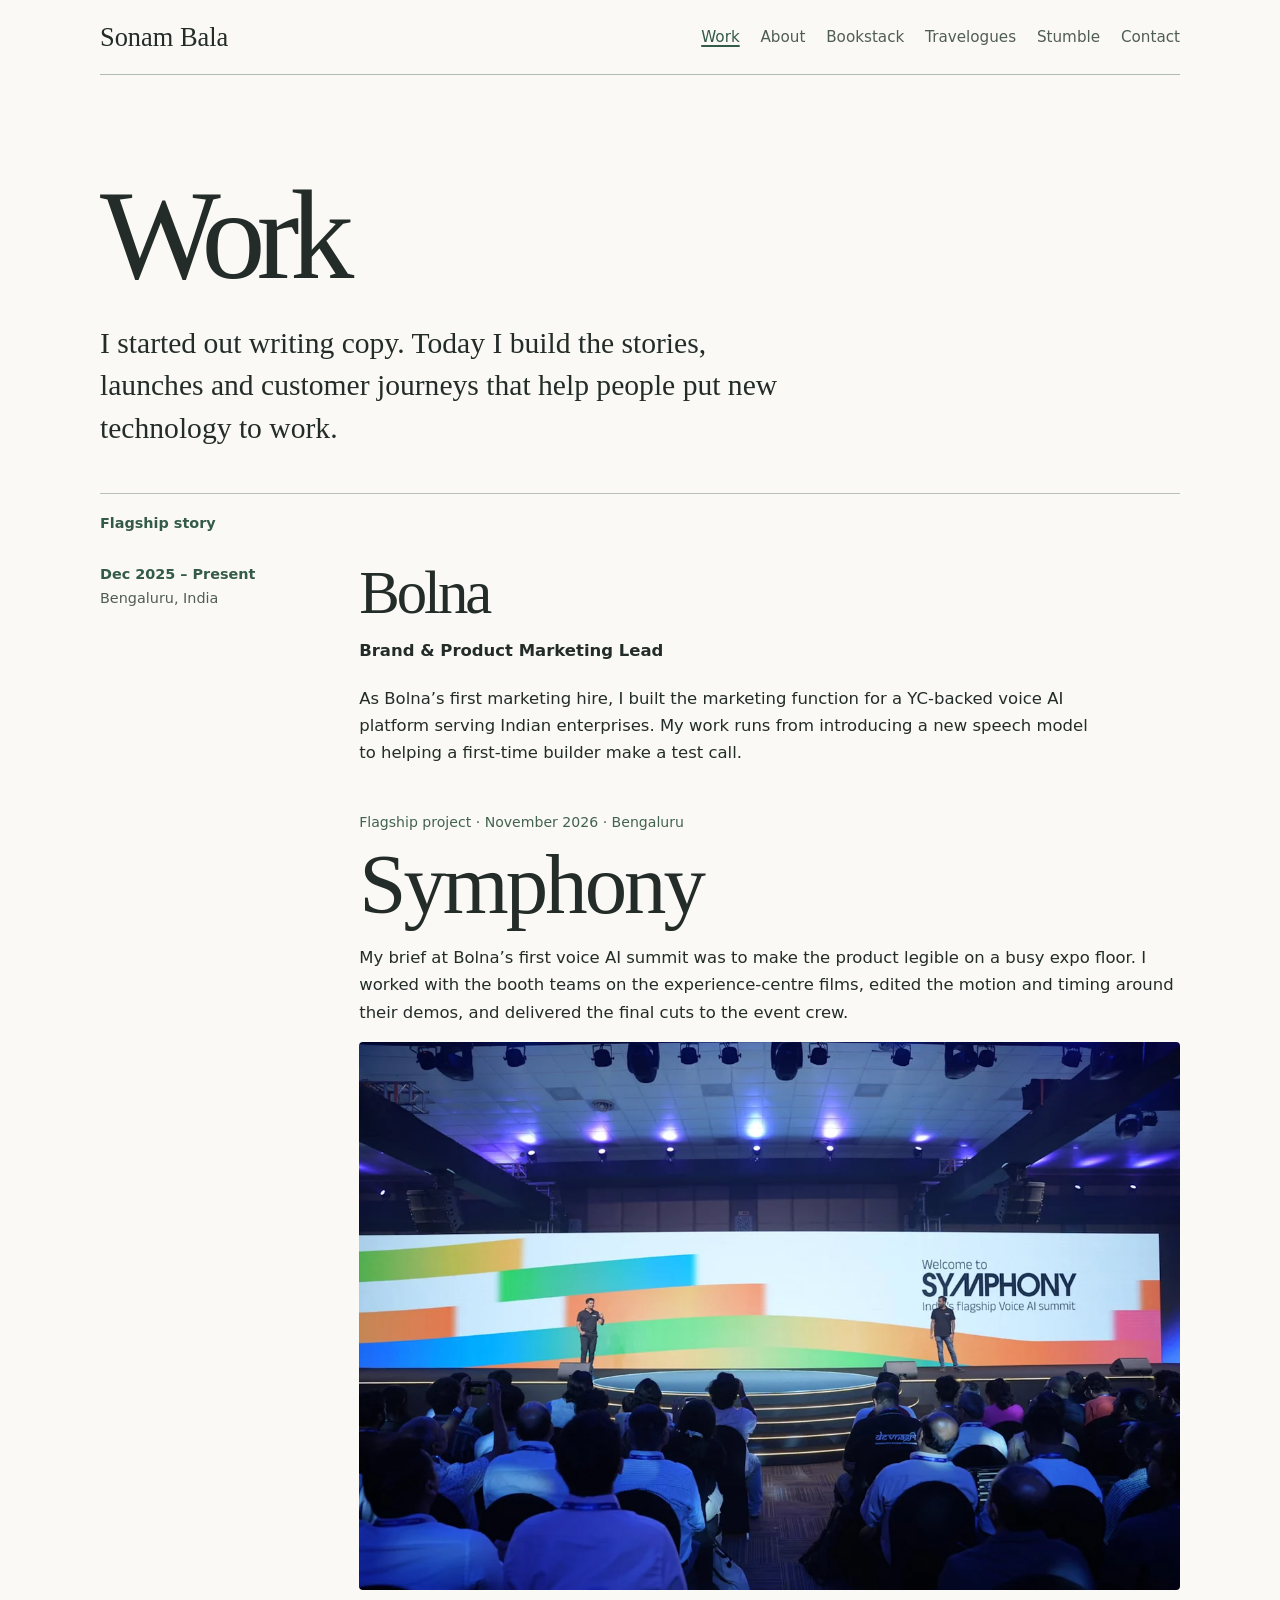
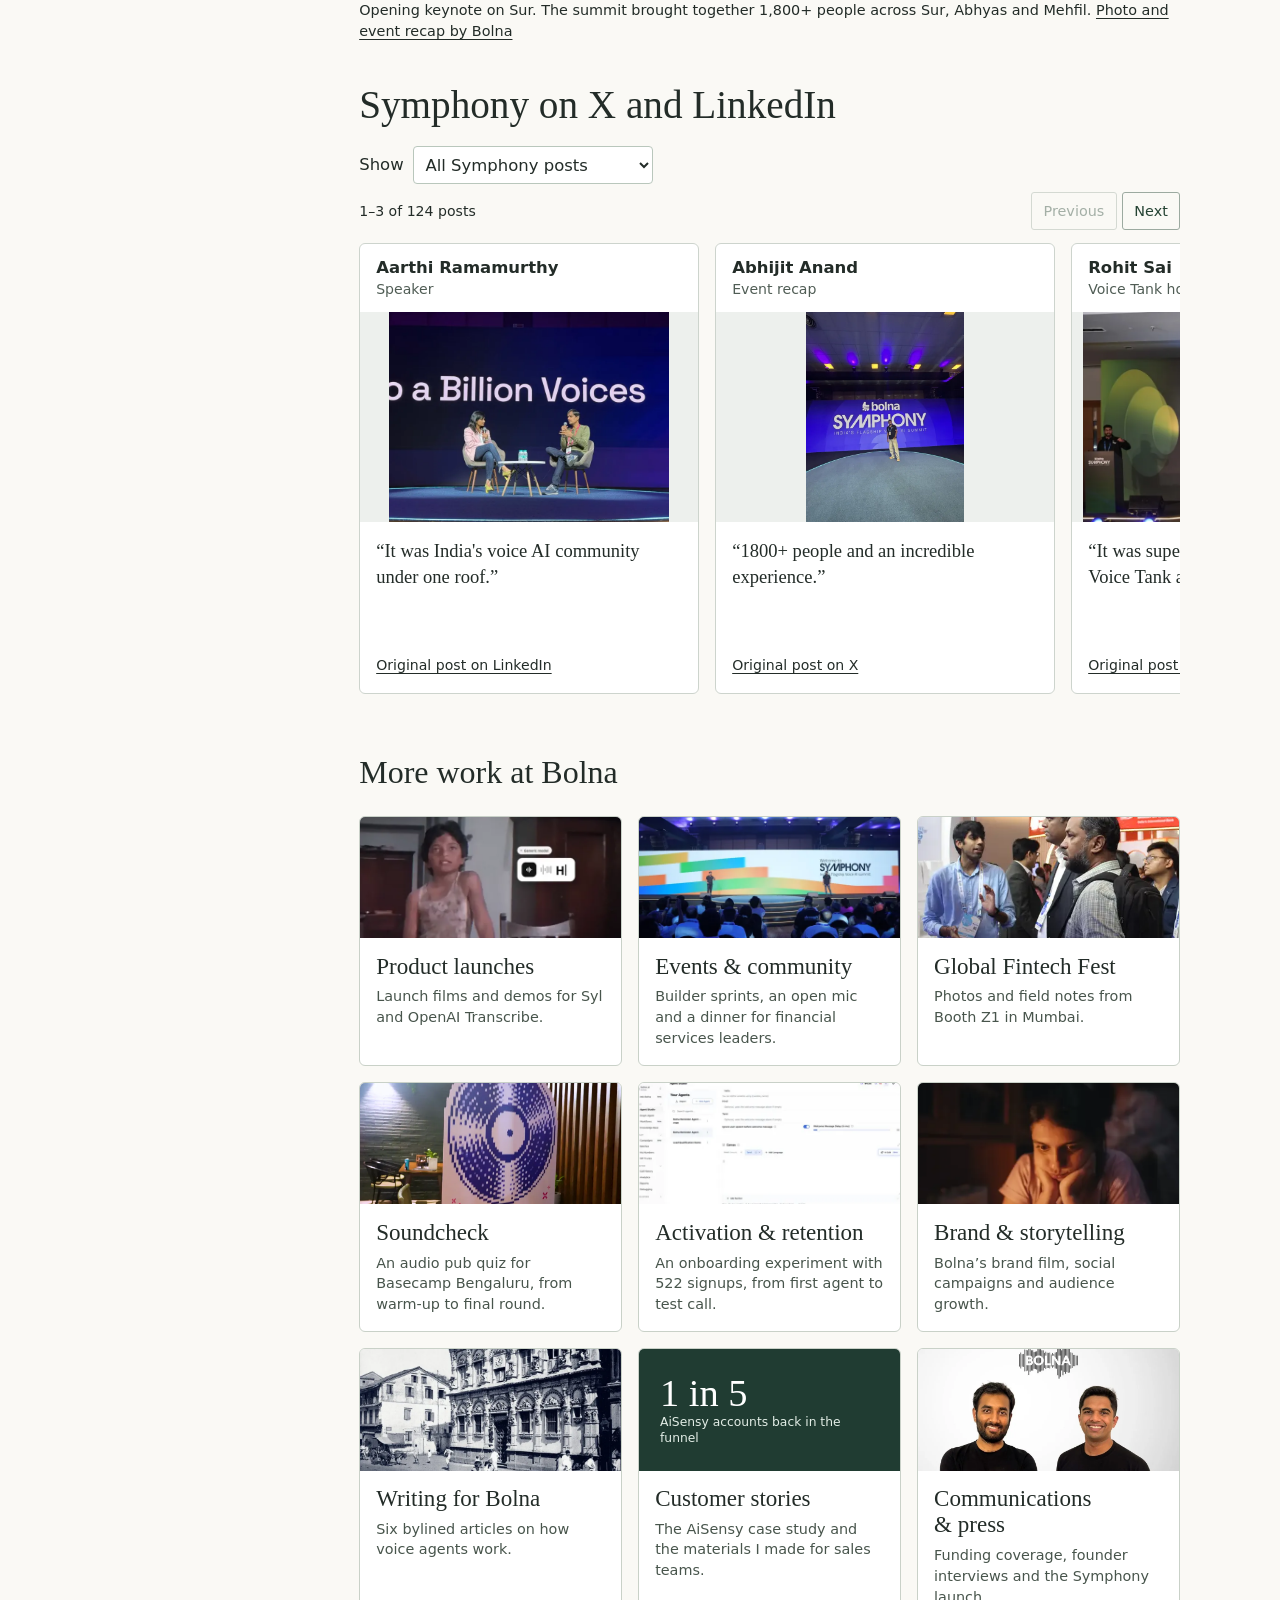
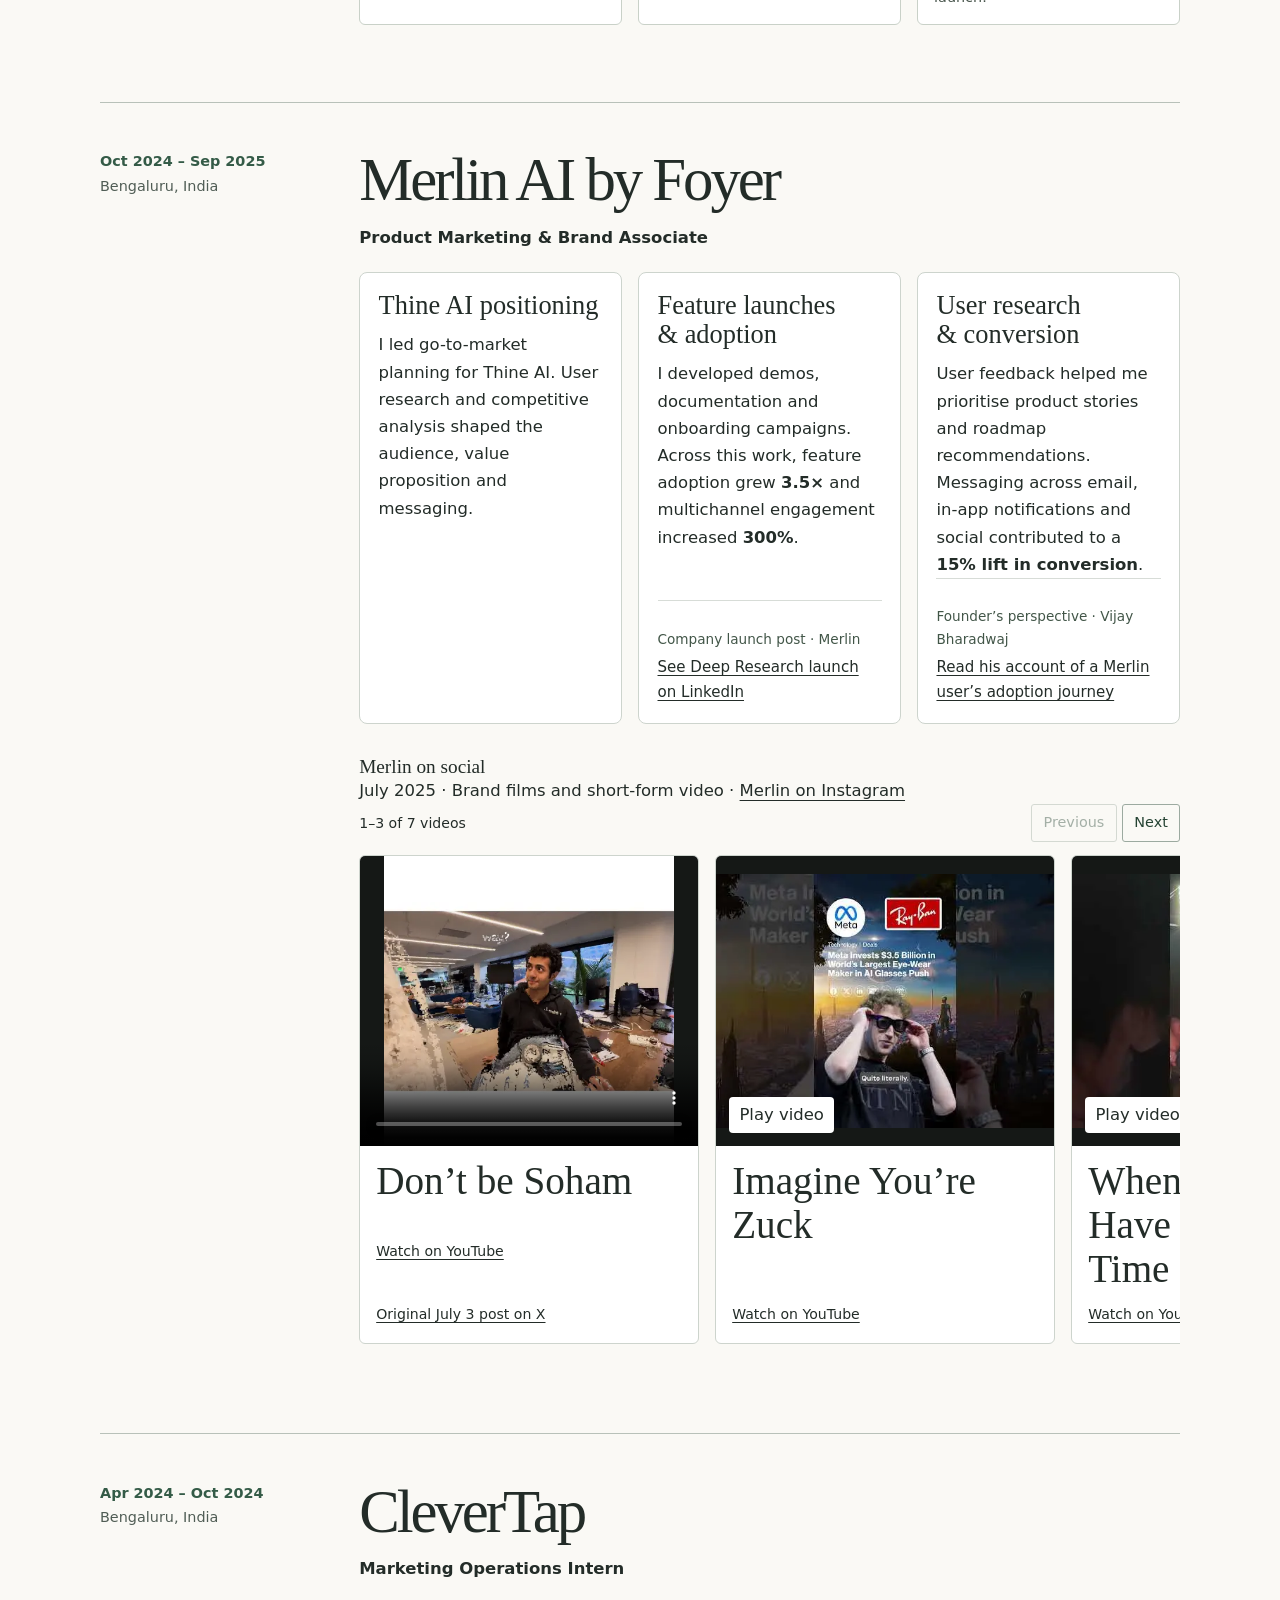
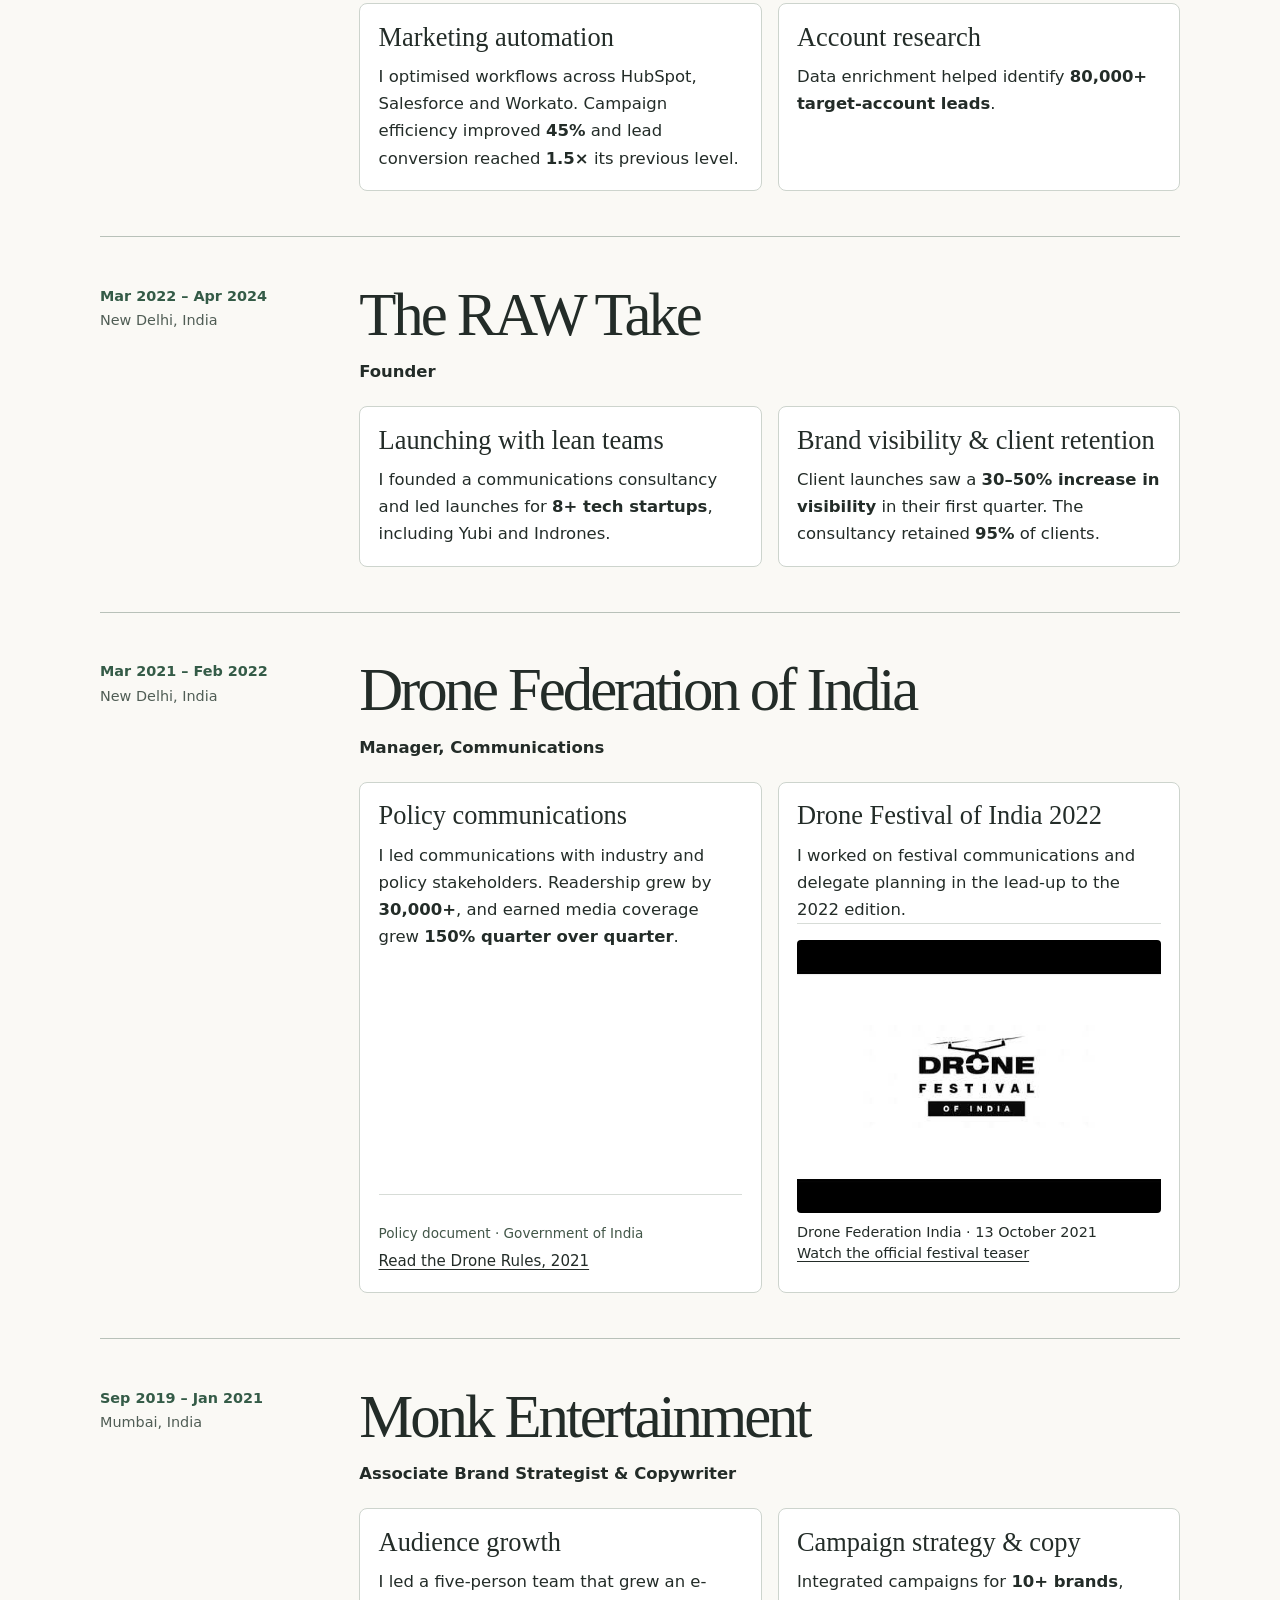
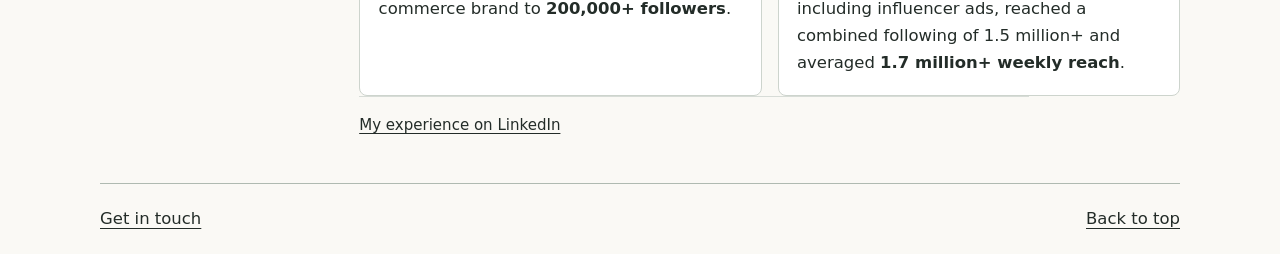
==== index.html @ 20544c8d "Add files via upload" ====
<!doctype html>
<html lang="en"><head><meta charset="utf-8"><meta name="viewport" content="width=device-width, initial-scale=1"><title>Sonam Bala · Work</title><meta name="description" content="Sonam Bala’s work in product marketing, brand and communications, from Monk Entertainment to building Bolna’s marketing function."><link rel="stylesheet" href="site.css"><script>(function(){var m={home:'stumble.html',about:'about.html',bookstack:'bookstack.html',travelogues:'travelogues.html',contact:'contact.html'};var h=location.hash.slice(1);if(m[h])location.replace(m[h]);})();</script></head><body><a class="skip" href="#main">Skip to content</a><header id="top"><a href="./" aria-label="Sonam Bala home">Sonam Bala</a><nav aria-label="Main"><a href="./" aria-current="page">Work</a><a href="about.html">About</a><a href="bookstack.html">Bookstack</a><a href="travelogues.html">Travelogues</a><a href="stumble.html">Stumble</a><a href="contact.html">Contact</a></nav></header><main id="main"><div class="hero"><h1>Work</h1><p>I started out writing copy. Today I build the stories, launches and customer journeys that help people put new technology to work.</p></div><article class="item" id="bolna"><div class="flag-label">Flagship story</div><aside><span class="date">Dec 2025 – Present</span><div class="place">Bengaluru, India</div></aside><div class="body"><h2>Bolna</h2><div class="role">Brand &amp; Product Marketing Lead</div><p>As Bolna’s first marketing hire, I built the marketing function for a YC-backed voice AI platform serving Indian enterprises. My work runs from introducing a new speech model to helping a first-time builder make a test call.</p><section class="feature flagship-project" aria-labelledby="sym" id="symphony-story"><div class="stamp">Flagship project · November 2026 · Bengaluru</div><h3 id="sym">Symphony</h3><p>My brief at Bolna’s first voice AI summit was to make the product legible on a busy expo floor. I worked with the booth teams on the experience-centre films, edited the motion and timing around their demos, and delivered the final cuts to the event crew.</p><figure><img src="[data-uri]" alt="Bolna co-founders on the Sur stage at Symphony in Bengaluru"><figcaption>Opening keynote on Sur. The summit brought together 1,800+ people across Sur, Abhyas and Mehfil. <a href="https://www.bolna.ai/newsroom/bolnas-inaugural-symphony-brings-indias-voice-ai-ecosystem-together-drawing-1800-participants-in-bengaluru">Photo and event recap by Bolna</a></figcaption></figure><section class="social-rail" aria-labelledby="symphony-reactions"><h4 id="symphony-reactions">Symphony on X and LinkedIn</h4><label class="gallery-filter" hidden="">Show <select><option value="all">All Symphony posts</option><option value="community">People, partners &amp; press</option><option value="bolna">Bolna’s posts</option></select></label><div class="rail-tools"><span id="rail-status" aria-live="polite" class="post-count">124 posts from X and LinkedIn</span><div hidden id="rail-controls" class="post-controls"><button type="button" id="rail-prev">Previous</button><button type="button" id="rail-next">Next</button></div></div><ol id="rail" aria-label="Symphony social posts" tabindex="0" class="post-track"><li class="snap" data-kind="community"><div class="source"><b>Aarthi Ramamurthy</b><span>Speaker</span></div><a href="https://www.linkedin.com/posts/aarthir_last-friday-i-was-at-symphony-bolnas-first-activity-7530605539563585537-paQj" aria-label="View Aarthi Ramamurthy’s original post on LinkedIn"><img loading="lazy" width="760" height="570" src="[data-uri]" alt="Aarthi Ramamurthy interviewing Srinivas Narayanan"></a><blockquote>“It was India's voice AI community under one roof.”</blockquote><a class="postlink" href="https://www.linkedin.com/posts/aarthir_last-friday-i-was-at-symphony-bolnas-first-activity-7530605539563585537-paQj">Original post on LinkedIn</a></li><li class="snap" data-kind="community"><div class="source"><b>Abhijit Anand</b><span>Event recap</span></div><a href="https://x.com/AbhijitAnand26/status/2124036541312102895" aria-label="View Abhijit Anand’s original post on X"><img loading="lazy" width="510" height="680" src="[data-uri]" alt="Attendee portrait in front of the Symphony stage"></a><blockquote>“1800+ people and an incredible experience.”</blockquote><a class="postlink" href="https://x.com/AbhijitAnand26/status/2124036541312102895">Original post on X</a></li><li class="snap" data-kind="community"><div class="source"><b>Rohit Sai</b><span>Voice Tank host</span></div><a href="https://x.com/iamrohitsai/status/2124832235761405959" aria-label="View Rohit Sai’s original post on X"><img loading="lazy" width="760" height="506" src="[data-uri]" alt="Voice Tank host onstage with the jury slide"></a><blockquote>“It was super fun hosting the first-ever Voice Tank at Symphony.”</blockquote><a class="postlink" href="https://x.com/iamrohitsai/status/2124832235761405959">Original post on X</a></li><li class="snap" data-kind="community"><div class="source"><b>Shivansh Gupta</b><span>Attendee</span></div><a href="https://x.com/shivanshgupta36/status/2124051617096093947" aria-label="View Shivansh Gupta’s original post on X"><img loading="lazy" width="760" height="570" src="[data-uri]" alt="The session on what makes voice agents work"></a><blockquote>“The contrast was brilliant.”</blockquote><a class="postlink" href="https://x.com/shivanshgupta36/status/2124051617096093947">Original post on X</a></li><li class="snap" data-kind="community"><div class="source"><b>nidhi</b><span>Attendee</span></div><a href="https://x.com/pnyk05/status/2123841390178435214" aria-label="View nidhi’s original post on X"><img loading="lazy" width="760" height="428" src="[data-uri]" alt="Attendees posing together at Symphony"></a><blockquote>“Symphony was worth the hype😌”</blockquote><a class="postlink" href="https://x.com/pnyk05/status/2123841390178435214">Original post on X</a></li><li class="snap" data-kind="community"><div class="source"><b>Sharath Kuntanahal</b><span>Bolna team</span></div><a href="https://www.linkedin.com/posts/sharathkuntanahal_still-processing-the-fact-that-1800-people-activity-7530588647524327424-NIG9" aria-label="View Sharath Kuntanahal’s original post on LinkedIn"><img loading="lazy" width="720" height="405" src="[data-uri]" alt="Entrance arch seen in the event recap film"></a><blockquote>“It's one of the most memorable experiences of my professional career.”</blockquote><a class="postlink" href="https://www.linkedin.com/posts/sharathkuntanahal_still-processing-the-fact-that-1800-people-activity-7530588647524327424-NIG9">Original post on LinkedIn</a></li><li class="snap" data-kind="community"><div class="source"><b>Kowshik T G</b><span>Attendee</span></div><a href="https://x.com/kowshikram_1405/status/2123990389774557658" aria-label="View Kowshik T G’s original post on X"><img loading="lazy" width="760" height="428" src="[data-uri]" alt="A product demonstration on stage"></a><blockquote>“i even tried all application-specific tasks/games you arranged &lt;3”</blockquote><a class="postlink" href="https://x.com/kowshikram_1405/status/2123990389774557658">Original post on X</a></li><li class="snap" data-kind="community"><div class="source"><b>Tanisha Sharma</b><span>Abhyas co-host</span></div><a href="https://www.linkedin.com/posts/tanisha-sharma07_still-processing-everything-that-happened-activity-7530586991927922688-Q0MM" aria-label="View Tanisha Sharma’s original post on LinkedIn"><img loading="lazy" width="453" height="680" src="[data-uri]" alt="Tanisha holding a microphone at Symphony"></a><blockquote>“couldn't have asked for a better day (or co-host hehe).”</blockquote><a class="postlink" href="https://www.linkedin.com/posts/tanisha-sharma07_still-processing-everything-that-happened-activity-7530586991927922688-Q0MM">Original post on LinkedIn</a></li><li class="snap" data-kind="community"><div class="source"><b>Aarthi Ramamurthy</b><span>Speaker</span></div><a href="https://x.com/aarthir/status/2123728966980894738" aria-label="View Aarthi Ramamurthy’s original post on X"><img loading="lazy" width="510" height="680" src="[data-uri]" alt="Audience watching the fireside conversation on Sur"></a><blockquote>“what a great crowd!”</blockquote><a class="postlink" href="https://x.com/aarthir/status/2123728966980894738">Original post on X</a></li><li class="snap" data-kind="community"><div class="source"><b>Maitreya Wagh</b><span>Bolna co-founder</span></div><a href="https://www.linkedin.com/posts/maitreya-wagh_1200-people-the-lalit-ashok-before-10-activity-7529815442224504832-O1rs" aria-label="View Maitreya Wagh’s original post on LinkedIn"><img loading="lazy" width="760" height="428" src="[data-uri]" alt="Bolna team gathered on stage"></a><blockquote>“The partner booths buzzing in Mehfil”</blockquote><a class="postlink" href="https://www.linkedin.com/posts/maitreya-wagh_1200-people-the-lalit-ashok-before-10-activity-7529815442224504832-O1rs">Original post on LinkedIn</a></li><li class="snap" data-kind="community"><div class="source"><b>Prateek Sachan</b><span>Bolna co-founder</span></div><a href="https://www.linkedin.com/posts/prateek-sachan_symphony-started-with-a-small-thought-what-activity-7530556561035960322-BniD" aria-label="View Prateek Sachan’s original post on LinkedIn"><img loading="lazy" width="760" height="276" src="[data-uri]" alt="Founder presenting the Why Symphony slide"></a><blockquote>“What if we got all the builders, partners, everyone involved with Voice AI across the spectrum under one roof for a day?”</blockquote><a class="postlink" href="https://www.linkedin.com/posts/prateek-sachan_symphony-started-with-a-small-thought-what-activity-7530556561035960322-BniD">Original post on LinkedIn</a></li><li class="snap" data-kind="community"><div class="source"><b>karthika</b><span>Bolna team</span></div><a href="https://x.com/kawaiikadotmp4/status/2124011355506380804" aria-label="View karthika’s original post on X"><img loading="lazy" width="760" height="570" src="[data-uri]" alt="Team photo at the outdoor Symphony installation"></a><blockquote>“we said we’d bring India’s Voice AI ecosystem together, and then they actually showed up”</blockquote><a class="postlink" href="https://x.com/kawaiikadotmp4/status/2124011355506380804">Original post on X</a></li><li class="snap" data-kind="community"><div class="source"><b>karthika</b><span>2026-11-23</span></div><a href="https://x.com/kawaiikadotmp4/status/2124867511577620841"><img src="[data-uri]" alt="Media from karthika’s X post" loading="lazy"></a><blockquote>“One day. Three halls. A thousand conversations.”</blockquote><a href="https://x.com/kawaiikadotmp4/status/2124867511577620841" class="postlink">Original post on X</a></li><li class="snap" data-kind="community"><div class="source"><b>M S Rishav Subhin</b><span>Buildathon participant</span></div><a href="https://x.com/msrishav_28/status/2123651980304482640" aria-label="View M S Rishav Subhin’s original post on X"><img loading="lazy" width="510" height="680" src="[data-uri]" alt="The stage as seen from the audience"></a><blockquote>“Took part in their hackathon, and now getting to meet the community in person.”</blockquote><a class="postlink" href="https://x.com/msrishav_28/status/2123651980304482640">Original post on X</a></li><li class="snap" data-kind="community"><div class="source"><b>Shivansh Gupta</b><span>Attendee</span></div><a href="https://x.com/shivanshgupta36/status/2123853129146098000" aria-label="View Shivansh Gupta’s original post on X"><img loading="lazy" width="760" height="662" src="[data-uri]" alt="Symphony signage outside the venue"></a><blockquote>“Bengaluru feels different right now.”</blockquote><a class="postlink" href="https://x.com/shivanshgupta36/status/2123853129146098000">Original post on X</a></li><li class="snap" data-kind="community"><div class="source"><b>Karthika P Suthan</b><span>Event design</span></div><a href="https://www.linkedin.com/posts/karthika-p-suthan-87857b291_nobody-comes-to-a-conference-to-admire-the-activity-7530587032025391105-jd3t" aria-label="View Karthika P Suthan’s original post on LinkedIn"><img loading="lazy" width="760" height="119" src="[data-uri]" alt="Frame from the designer’s film showing the green Abhyas stage identity"></a><blockquote>“Nobody comes to a conference to admire the branding. Unfortunately, someone still has to obsess over it.”</blockquote><a class="postlink" href="https://www.linkedin.com/posts/karthika-p-suthan-87857b291_nobody-comes-to-a-conference-to-admire-the-activity-7530587032025391105-jd3t">Original post on LinkedIn</a></li><li class="snap" data-kind="community"><div class="source"><b>Voice AI Space</b><span>Product coverage</span></div><a href="https://www.linkedin.com/posts/voice-ai-space_haan-nahi-theek-hai-these-one-word-replies-activity-7530614415377731584-6G1n" aria-label="View Voice AI Space’s original post on LinkedIn"><img loading="lazy" width="760" height="428" src="[data-uri]" alt="Social graphic for Syl, the speech model launched at Symphony"></a><blockquote>“Haan. Nahi. Theek hai.”</blockquote><a class="postlink" href="https://www.linkedin.com/posts/voice-ai-space_haan-nahi-theek-hai-these-one-word-replies-activity-7530614415377731584-6G1n">Original post on LinkedIn</a></li><li class="snap" data-kind="community"><div class="source"><b>Indian Tech Times</b><span>2026-11-23</span></div><a href="https://www.linkedin.com/posts/indian-tech-times_bolnaai-voiceai-artificialintelligence-activity-7530636498585714688-vspg"><img src="[data-uri]" alt="Media from Indian Tech Times’s LinkedIn post" loading="lazy"></a><blockquote>“Bolna AI is taking another step in the voice AI space with the launch of Syl, an automatic speech recognition (ASR)…”</blockquote><a href="https://www.linkedin.com/posts/indian-tech-times_bolnaai-voiceai-artificialintelligence-activity-7530636498585714688-vspg" class="postlink">Original post on LinkedIn</a></li><li class="snap" data-kind="community"><div class="source"><b>Tanisha Sharma</b><span>2026-11-19</span></div><a href="https://x.com/tanishasharmax/status/2123439647623877104"><img src="[data-uri]" alt="Media from Tanisha Sharma’s X post" loading="lazy"></a><blockquote>“symphony state of mind @bolna_dev”</blockquote><a href="https://x.com/tanishasharmax/status/2123439647623877104" class="postlink">Original post on X</a></li><li class="snap" data-kind="community"><div class="source"><b>Tharun</b><span>2026-11-19</span></div><a href="https://x.com/Tharun18652693/status/2123381854531424378"><img src="[data-uri]" alt="Media from Tharun’s X post" loading="lazy"></a><blockquote>“Excited to share that I'm attending Symphony by Bolna on 20th November 2026 in Bengaluru, India! 🎶”</blockquote><a href="https://x.com/Tharun18652693/status/2123381854531424378" class="postlink">Original post on X</a></li><li class="snap" data-kind="community"><div class="source"><b>Sharath Kuntanahal</b><span>2026-11-19</span></div><a href="https://www.linkedin.com/posts/sharathkuntanahal_many-voices-one-symphony-see-you-tomorrow-activity-7529151269454934016-yVNO"><img src="[data-uri]" alt="Media from Sharath Kuntanahal’s LinkedIn post" loading="lazy"></a><blockquote>“Many Voices, One Symphony”</blockquote><a href="https://www.linkedin.com/posts/sharathkuntanahal_many-voices-one-symphony-see-you-tomorrow-activity-7529151269454934016-yVNO" class="postlink">Original post on LinkedIn</a></li><li class="snap" data-kind="community"><div class="source"><b>Prashant Shishodia</b><span>2026-11-19</span></div><a href="https://www.linkedin.com/posts/pshishodia_im-in-india-this-week-for-bolnas-symphony-activity-7529211893043970048-x40V"><img src="[data-uri]" alt="Media from Prashant Shishodia’s LinkedIn post" loading="lazy"></a><blockquote>“I'm in India this week for Bolna's Symphony summit on Nov 20.”</blockquote><a href="https://www.linkedin.com/posts/pshishodia_im-in-india-this-week-for-bolnas-symphony-activity-7529211893043970048-x40V" class="postlink">Original post on LinkedIn</a></li><li class="snap" data-kind="community"><div class="source"><b>Prabal Rastogi</b><span>2026-11-19</span></div><a href="https://www.linkedin.com/posts/prabalrastogi_a-little-late-to-personally-invite-you-all-activity-7529140262770565120-VL_c"><img src="[data-uri]" alt="Media from Prabal Rastogi’s LinkedIn post" loading="lazy"></a><blockquote>“A little late to personally invite you all, but here it is!”</blockquote><a href="https://www.linkedin.com/posts/prabalrastogi_a-little-late-to-personally-invite-you-all-activity-7529140262770565120-VL_c" class="postlink">Original post on LinkedIn</a></li><li class="snap" data-kind="community"><div class="source"><b>Mujeer Ahmed</b><span>2026-11-19</span></div><a href="https://www.linkedin.com/posts/mujeerahmed_last-year-swarakesh-mishra-and-i-were-at-activity-7529074770857082880-T5IR"><img src="[data-uri]" alt="Media from Mujeer Ahmed’s LinkedIn post" loading="lazy"></a><blockquote>“Last year, Swarakesh Mishra and I were at YourStory Media's Tech30 event, where we met Mukesh Bansal, the founder behind Myntra…”</blockquote><a href="https://www.linkedin.com/posts/mujeerahmed_last-year-swarakesh-mishra-and-i-were-at-activity-7529074770857082880-T5IR" class="postlink">Original post on LinkedIn</a></li><li class="snap" data-kind="community"><div class="source"><b>Tanisha Sharma</b><span>2026-11-18</span></div><a href="https://x.com/tanishasharmax/status/2123041948261138505"><img src="[data-uri]" alt="Media from Tanisha Sharma’s X post" loading="lazy"></a><blockquote>“when maalik says LFG, you don't ask questions. you just make it happen. @bolna_dev we are coming in HOT for #symphony2026…”</blockquote><a href="https://x.com/tanishasharmax/status/2123041948261138505" class="postlink">Original post on X</a></li><li class="snap" data-kind="community"><div class="source"><b>Vinay M H</b><span>2026-11-16</span></div><a href="https://www.linkedin.com/posts/vinay-m-h_symphony-bolna-voiceai-activity-7528002799561936896-mv4k"><img src="[data-uri]" alt="Media from Vinay M H’s LinkedIn post" loading="lazy"></a><blockquote>“Excited to share that I'm attending Symphony by Bolna (YC F25) on 20th November 2026 in Bengaluru, India! 🎶”</blockquote><a href="https://www.linkedin.com/posts/vinay-m-h_symphony-bolna-voiceai-activity-7528002799561936896-mv4k" class="postlink">Original post on LinkedIn</a></li><li class="snap" data-kind="community"><div class="source"><b>Manish Gupta</b><span>2026-11-16</span></div><a href="https://www.linkedin.com/posts/manish-gupta-4556591_looking-forward-to-speaking-at-symphony-activity-7528222104131985408-9GG-"><img src="[data-uri]" alt="Media from Manish Gupta’s LinkedIn post" loading="lazy"></a><blockquote>“Looking forward to speaking at Symphony – a flagship Voice AI summit, on 20 Nov in Bengaluru. Register here: bolna.ai/symphony. See…”</blockquote><a href="https://www.linkedin.com/posts/manish-gupta-4556591_looking-forward-to-speaking-at-symphony-activity-7528222104131985408-9GG-" class="postlink">Original post on LinkedIn</a></li><li class="snap" data-kind="community"><div class="source"><b>Harsh Vardhan Goenka</b><span>2026-11-16</span></div><a href="https://www.linkedin.com/posts/harsh-vardhan-goenka-291b8a76_excited-to-be-speaking-at-symphony-indias-activity-7528155928198545409-B5Cd"><img src="[data-uri]" alt="Media from Harsh Vardhan Goenka’s LinkedIn post" loading="lazy"></a><blockquote>“Excited to be speaking at Symphony, India's flagship Voice AI summit, this Friday, 20 Nov in Bengaluru! 🎙️”</blockquote><a href="https://www.linkedin.com/posts/harsh-vardhan-goenka-291b8a76_excited-to-be-speaking-at-symphony-indias-activity-7528155928198545409-B5Cd" class="postlink">Original post on LinkedIn</a></li><li class="snap" data-kind="community"><div class="source"><b>Aarthi Ramamurthy</b><span>2026-11-16</span></div><a href="https://www.linkedin.com/posts/aarthir_excited-to-head-to-bengaluru-later-this-week-activity-7528240442098991104-FQtE"><img src="[data-uri]" alt="Media from Aarthi Ramamurthy’s LinkedIn post" loading="lazy"></a><blockquote>“Excited to head to Bengaluru later this week to speak at the Symphony Voice AI Summit by Bolna - hope to…”</blockquote><a href="https://www.linkedin.com/posts/aarthir_excited-to-head-to-bengaluru-later-this-week-activity-7528240442098991104-FQtE" class="postlink">Original post on LinkedIn</a></li><li class="snap" data-kind="community"><div class="source"><b>Santosh Kevlani</b><span>2026-11-15</span></div><a href="https://www.linkedin.com/posts/santoshkevlani_looking-forward-to-speaking-at-symphony-activity-7527674252410531840-B2Zs"><img src="[data-uri]" alt="Media from Santosh Kevlani’s LinkedIn post" loading="lazy"></a><blockquote>“Looking forward to speaking at Symphony, a Voice AI Summit by Bolna (YC F25) on 20th Nov in Bengaluru. See you…”</blockquote><a href="https://www.linkedin.com/posts/santoshkevlani_looking-forward-to-speaking-at-symphony-activity-7527674252410531840-B2Zs" class="postlink">Original post on LinkedIn</a></li><li class="snap" data-kind="community"><div class="source"><b>Prasanna Krishnamoorthy</b><span>2026-11-13</span></div><a href="https://www.linkedin.com/posts/prasannainindia_looking-forward-to-speaking-at-symphony-activity-7526978088916791296-Ynat"><img src="[data-uri]" alt="Media from Prasanna Krishnamoorthy’s LinkedIn post" loading="lazy"></a><blockquote>“Looking forward to speaking at Symphony – India's flagship Voice AI summit, on 20 Nov in Bengaluru!”</blockquote><a href="https://www.linkedin.com/posts/prasannainindia_looking-forward-to-speaking-at-symphony-activity-7526978088916791296-Ynat" class="postlink">Original post on LinkedIn</a></li><li class="snap" data-kind="community"><div class="source"><b>Maitreya Wagh</b><span>2026-11-10</span></div><a href="https://www.linkedin.com/posts/maitreya-wagh_2-weeks-to-symphony-and-i-keep-thinking-activity-7525807015575789568-sCOd"><img src="[data-uri]" alt="Media from Maitreya Wagh’s LinkedIn post" loading="lazy"></a><blockquote>“2 weeks to Symphony, and I keep thinking about Bolna (YC F25)'s first real booth at a MagicBall event in 2024.”</blockquote><a href="https://www.linkedin.com/posts/maitreya-wagh_2-weeks-to-symphony-and-i-keep-thinking-activity-7525807015575789568-sCOd" class="postlink">Original post on LinkedIn</a></li><li class="snap" data-kind="community"><div class="source"><b>Unio - The Voice AI Community</b><span>2026-11-09</span></div><a href="https://www.linkedin.com/posts/unio-the-voice-ai-community_most-bfsi-leaders-ask-the-wrong-question-activity-7525468463084269568-w5IE"><img src="[data-uri]" alt="Media from Unio - The Voice AI Community’s LinkedIn post" loading="lazy"></a><blockquote>“Most BFSI leaders ask the wrong question about Voice AI.”</blockquote><a href="https://www.linkedin.com/posts/unio-the-voice-ai-community_most-bfsi-leaders-ask-the-wrong-question-activity-7525468463084269568-w5IE" class="postlink">Original post on LinkedIn</a></li><li class="snap" data-kind="community"><div class="source"><b>Truecaller for Business</b><span>2026-11-04</span></div><a href="https://www.linkedin.com/posts/truecaller-for-business_every-great-symphony-needs-the-right-voices-activity-7523761326209388544-nwlm"><img src="[data-uri]" alt="Media from Truecaller for Business’s LinkedIn post" loading="lazy"></a><blockquote>“Every great symphony needs the right voices. 🗣️”</blockquote><a href="https://www.linkedin.com/posts/truecaller-for-business_every-great-symphony-needs-the-right-voices-activity-7523761326209388544-nwlm" class="postlink">Original post on LinkedIn</a></li><li class="snap" data-kind="community"><div class="source"><b>The Builders Club</b><span>2026-11-04</span></div><a href="https://www.linkedin.com/posts/thebuildersclub_voiceai-artificialintelligence-thebuildersclub-activity-7523583699389489153-71UR"><img src="[data-uri]" alt="Media from The Builders Club’s LinkedIn post" loading="lazy"></a><blockquote>“Voice AI isn't just a feature anymore—it's fast becoming the default UI for software. If you aren't building for voice yet,…”</blockquote><a href="https://www.linkedin.com/posts/thebuildersclub_voiceai-artificialintelligence-thebuildersclub-activity-7523583699389489153-71UR" class="postlink">Original post on LinkedIn</a></li><li class="snap" data-kind="community"><div class="source"><b>Prabal Rastogi</b><span>2026-11-04</span></div><a href="https://www.linkedin.com/posts/prabalrastogi_bolna-yc-f25-presents-indias-flagship-activity-7523715956204896258-NtiT"><img src="[data-uri]" alt="Media from Prabal Rastogi’s LinkedIn post" loading="lazy"></a><blockquote>“Bolna (YC F25) Presents India's Flagship Voice AI Summit.”</blockquote><a href="https://www.linkedin.com/posts/prabalrastogi_bolna-yc-f25-presents-indias-flagship-activity-7523715956204896258-NtiT" class="postlink">Original post on LinkedIn</a></li><li class="snap" data-kind="community"><div class="source"><b>Maitreya Wagh</b><span>2026-11-02</span></div><a href="https://www.linkedin.com/posts/maitreya-wagh_not-long-ago-voice-ai-was-a-cool-but-unusable-activity-7522988922453360641-03cr"><img src="[data-uri]" alt="Media from Maitreya Wagh’s LinkedIn post" loading="lazy"></a><blockquote>“Not long ago, Voice AI was a cool but unusable technology. Today it’s such an obvious solution that everyone is doing…”</blockquote><a href="https://www.linkedin.com/posts/maitreya-wagh_not-long-ago-voice-ai-was-a-cool-but-unusable-activity-7522988922453360641-03cr" class="postlink">Original post on LinkedIn</a></li><li class="snap" data-kind="community"><div class="source"><b>Sharath Kuntanahal</b><span>2026-11-01</span></div><a href="https://www.linkedin.com/posts/sharathkuntanahal_%E0%B2%95%E0%B2%A8%E0%B2%A8%E0%B2%A1-%E0%B2%B0%E0%B2%9C%E0%B2%AF%E0%B2%A4%E0%B2%B8%E0%B2%B5%E0%B2%A6-%E0%B2%B9%E0%B2%B0%E0%B2%A6%E0%B2%95-%E0%B2%B6%E0%B2%AD%E0%B2%B6%E0%B2%AF%E0%B2%97%E0%B2%B3-celebrate-activity-7522605643581673472-a6W6"><img src="[data-uri]" alt="Media from Sharath Kuntanahal’s LinkedIn post" loading="lazy"></a><blockquote>“ಕನ್ನಡ ರಾಜ್ಯೋತ್ಸವದ ಹಾರ್ದಿಕ ಶುಭಾಶಯಗಳು”</blockquote><a href="https://www.linkedin.com/posts/sharathkuntanahal_%E0%B2%95%E0%B2%A8%E0%B2%A8%E0%B2%A1-%E0%B2%B0%E0%B2%9C%E0%B2%AF%E0%B2%A4%E0%B2%B8%E0%B2%B5%E0%B2%A6-%E0%B2%B9%E0%B2%B0%E0%B2%A6%E0%B2%95-%E0%B2%B6%E0%B2%AD%E0%B2%B6%E0%B2%AF%E0%B2%97%E0%B2%B3-celebrate-activity-7522605643581673472-a6W6" class="postlink">Original post on LinkedIn</a></li><li class="snap" data-kind="community"><div class="source"><b>Maitreya Wagh</b><span>2026-10-27</span></div><a href="https://www.linkedin.com/posts/maitreya-wagh_the-symphony-buildathon-has-blown-up-with-activity-7520832767148986368-mGbx"><img src="[data-uri]" alt="Media from Maitreya Wagh’s LinkedIn post" loading="lazy"></a><blockquote>“The Symphony Buildathon has blown up with registrations and rightfully, we are boosting the perks and prizes!”</blockquote><a href="https://www.linkedin.com/posts/maitreya-wagh_the-symphony-buildathon-has-blown-up-with-activity-7520832767148986368-mGbx" class="postlink">Original post on LinkedIn</a></li><li class="snap" data-kind="community"><div class="source"><b>Voice AI Central</b><span>2026-10-26</span></div><a href="https://www.linkedin.com/posts/voice-ai-central_voiceai-symphony-bolna-activity-7520437827617181696-OO9T"><img src="[data-uri]" alt="Media from Voice AI Central’s LinkedIn post" loading="lazy"></a><blockquote>“India's biggest Voice AI event is happening on 20 November. 🎙️”</blockquote><a href="https://www.linkedin.com/posts/voice-ai-central_voiceai-symphony-bolna-activity-7520437827617181696-OO9T" class="postlink">Original post on LinkedIn</a></li><li class="snap" data-kind="community"><div class="source"><b>Maitreya Wagh</b><span>2026-10-26</span></div><a href="https://www.linkedin.com/posts/maitreya-wagh_the-community-that-learns-the-quickest-and-activity-7520433557148860417-pAyx"><img src="[data-uri]" alt="Media from Maitreya Wagh’s LinkedIn post" loading="lazy"></a><blockquote>“The community that learns the quickest, and then pushes forward the ecosystem furthest is one of students, bootstrapped founders, builders, and…”</blockquote><a href="https://www.linkedin.com/posts/maitreya-wagh_the-community-that-learns-the-quickest-and-activity-7520433557148860417-pAyx" class="postlink">Original post on LinkedIn</a></li><li class="snap" data-kind="community"><div class="source"><b>Prateek Sachan</b><span>2026-10-16</span></div><a href="https://www.linkedin.com/posts/prateek-sachan_this-november-one-can-directly-get-a-y-combinator-activity-7516860158002634752-j5V1"><img src="[data-uri]" alt="Media from Prateek Sachan’s LinkedIn post" loading="lazy"></a><blockquote>“This November one can directly get a Y Combinator interview with YC Partner Grey Baker.”</blockquote><a href="https://www.linkedin.com/posts/prateek-sachan_this-november-one-can-directly-get-a-y-combinator-activity-7516860158002634752-j5V1" class="postlink">Original post on LinkedIn</a></li><li class="snap" data-kind="community"><div class="source"><b>Maitreya Wagh</b><span>2026-10-16</span></div><a href="https://www.linkedin.com/posts/maitreya-wagh_this-could-be-your-best-shot-at-a-direct-activity-7516750880277381120-485N"><img src="[data-uri]" alt="Media from Maitreya Wagh’s LinkedIn post" loading="lazy"></a><blockquote>“This could be your best shot at a direct interview with Y Combinator!”</blockquote><a href="https://www.linkedin.com/posts/maitreya-wagh_this-could-be-your-best-shot-at-a-direct-activity-7516750880277381120-485N" class="postlink">Original post on LinkedIn</a></li><li class="snap" data-kind="community"><div class="source"><b>Tanisha Sharma</b><span>2026-10-15</span></div><a href="https://www.linkedin.com/posts/tanisha-sharma07_a-few-years-ago-when-i-was-still-in-college-activity-7516512419741888512-OBZn"><img src="[data-uri]" alt="Media from Tanisha Sharma’s LinkedIn post" loading="lazy"></a><blockquote>“a few years ago, when i was still in college, i applied to Y Combinator”</blockquote><a href="https://www.linkedin.com/posts/tanisha-sharma07_a-few-years-ago-when-i-was-still-in-college-activity-7516512419741888512-OBZn" class="postlink">Original post on LinkedIn</a></li><li class="snap" data-kind="community"><div class="source"><b>Prabal Rastogi</b><span>2026-10-15</span></div><a href="https://www.linkedin.com/posts/prabalrastogi_this-could-be-your-best-shot-at-a-direct-activity-7516479510997790720-uLO4"><img src="[data-uri]" alt="Media from Prabal Rastogi’s LinkedIn post" loading="lazy"></a><blockquote>“This could be your best shot at a direct interview with Y Combinator!”</blockquote><a href="https://www.linkedin.com/posts/prabalrastogi_this-could-be-your-best-shot-at-a-direct-activity-7516479510997790720-uLO4" class="postlink">Original post on LinkedIn</a></li><li class="snap" data-kind="community"><div class="source"><b>Maitreya Wagh</b><span>2026-10-13</span></div><a href="https://www.linkedin.com/posts/maitreya-wagh_the-most-beautiful-piece-of-music-that-has-activity-7515732685831442432-xSHP"><img src="[data-uri]" alt="Media from Maitreya Wagh’s LinkedIn post" loading="lazy"></a><blockquote>“The most beautiful piece of music that has given you goosebumps began with a "Sur", a note waiting to be heard.”</blockquote><a href="https://www.linkedin.com/posts/maitreya-wagh_the-most-beautiful-piece-of-music-that-has-activity-7515732685831442432-xSHP" class="postlink">Original post on LinkedIn</a></li><li class="snap" data-kind="community"><div class="source"><b>Prateek Sachan</b><span>2026-10-09</span></div><a href="https://www.linkedin.com/posts/prateek-sachan_mehfil-is-a-gathering-where-everyone-gets-activity-7514293583131160576-yG77"><img src="[data-uri]" alt="Media from Prateek Sachan’s LinkedIn post" loading="lazy"></a><blockquote>“Mehfil is a gathering where everyone gets a turn to be heard.”</blockquote><a href="https://www.linkedin.com/posts/prateek-sachan_mehfil-is-a-gathering-where-everyone-gets-activity-7514293583131160576-yG77" class="postlink">Original post on LinkedIn</a></li><li class="snap" data-kind="community"><div class="source"><b>Sharath Kuntanahal</b><span>2026-10-08</span></div><a href="https://www.linkedin.com/posts/sharathkuntanahal_one-question-one-answer-symphony-20-nov-activity-7513884971879751680-aUWX"><img src="[data-uri]" alt="Media from Sharath Kuntanahal’s LinkedIn post" loading="lazy"></a><blockquote>“One question. One answer. Symphony, 20 Nov, Bengaluru. 🎶”</blockquote><a href="https://www.linkedin.com/posts/sharathkuntanahal_one-question-one-answer-symphony-20-nov-activity-7513884971879751680-aUWX" class="postlink">Original post on LinkedIn</a></li><li class="snap" data-kind="community"><div class="source"><b>Prateek Sachan</b><span>2026-10-01</span></div><a href="https://www.linkedin.com/posts/prateek-sachan_revealing-sur-symphonys-main-stage-in-activity-7511331606083579906-kvwk"><img src="[data-uri]" alt="Media from Prateek Sachan’s LinkedIn post" loading="lazy"></a><blockquote>“Revealing Sur - Symphony’s Main Stage.”</blockquote><a href="https://www.linkedin.com/posts/prateek-sachan_revealing-sur-symphonys-main-stage-in-activity-7511331606083579906-kvwk" class="postlink">Original post on LinkedIn</a></li><li class="snap" data-kind="community"><div class="source"><b>Tanisha Sharma</b><span>2026-09-24</span></div><a href="https://www.linkedin.com/posts/tanisha-sharma07_we-at-bolna-yc-f25-called-it-symphony-activity-7508861046191820800-naVQ"><img src="[data-uri]" alt="Media from Tanisha Sharma’s LinkedIn post" loading="lazy"></a><blockquote>“we at Bolna (YC F25) called it SYMPHONY, so obviously we had to open on a high note 🎶”</blockquote><a href="https://www.linkedin.com/posts/tanisha-sharma07_we-at-bolna-yc-f25-called-it-symphony-activity-7508861046191820800-naVQ" class="postlink">Original post on LinkedIn</a></li><li class="snap" data-kind="community"><div class="source"><b>Maitreya Wagh</b><span>2026-09-24</span></div><a href="https://www.linkedin.com/posts/maitreya-wagh_a-symphony-is-defined-by-the-people-on-stage-activity-7508858649092481024-CUfh"><img src="[data-uri]" alt="Media from Maitreya Wagh’s LinkedIn post" loading="lazy"></a><blockquote>“A Symphony is defined by the people on stage.”</blockquote><a href="https://www.linkedin.com/posts/maitreya-wagh_a-symphony-is-defined-by-the-people-on-stage-activity-7508858649092481024-CUfh" class="postlink">Original post on LinkedIn</a></li><li class="snap" data-kind="community"><div class="source"><b>Tanisha Sharma</b><span>2026-09-03</span></div><a href="https://x.com/tanishasharmax/status/2095493868338995429"><img src="[data-uri]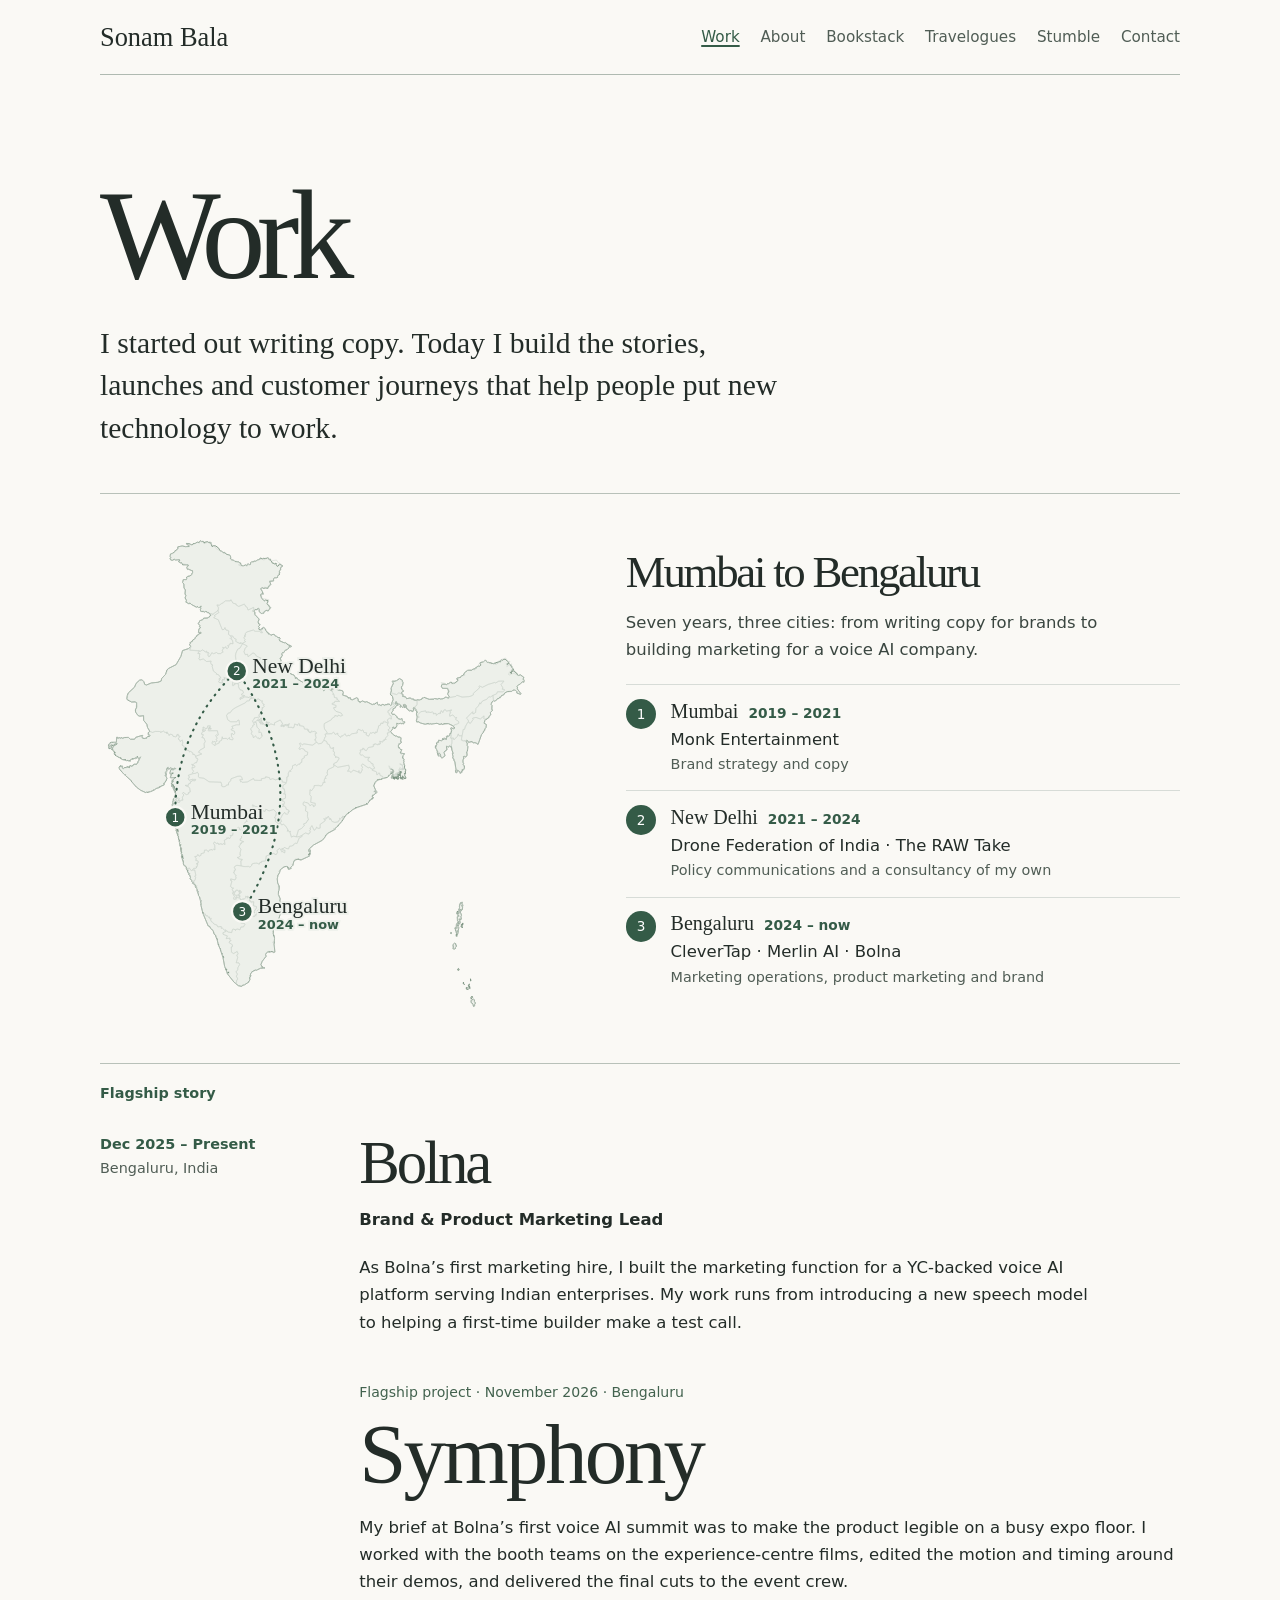
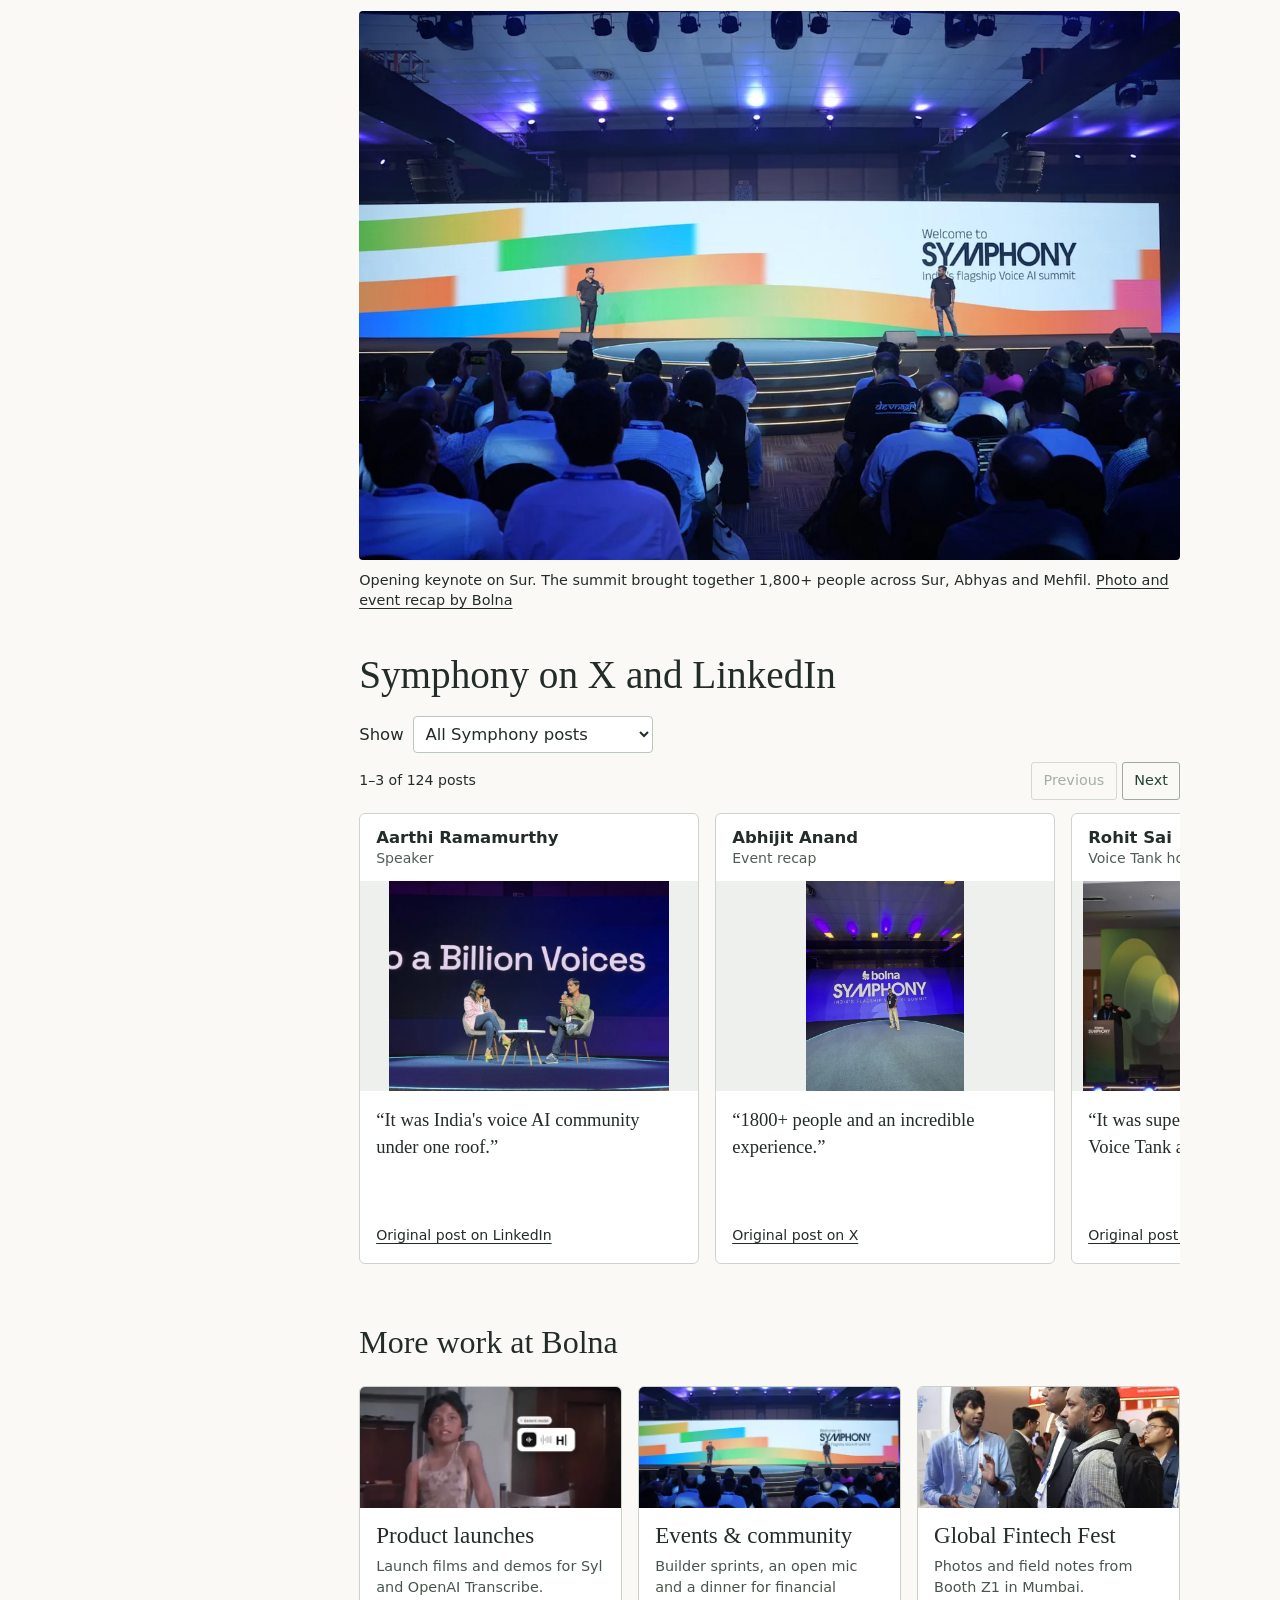
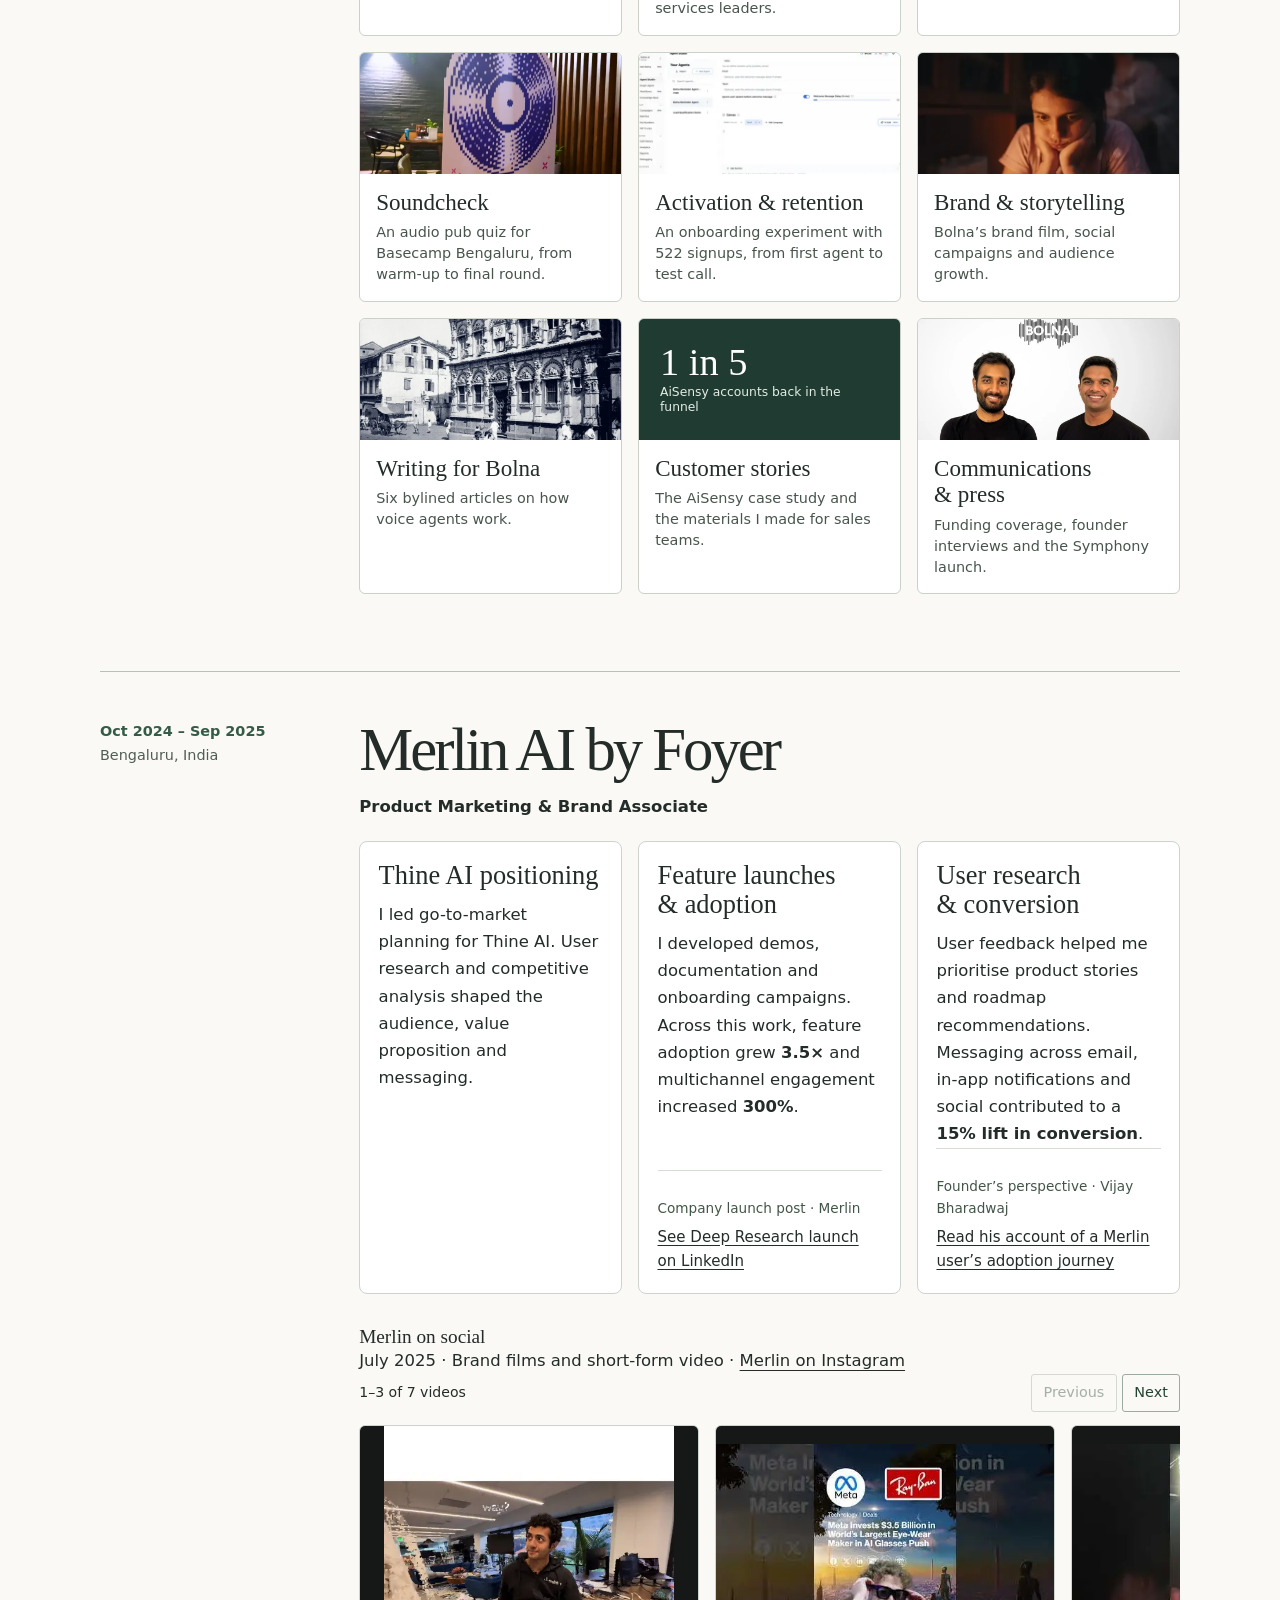
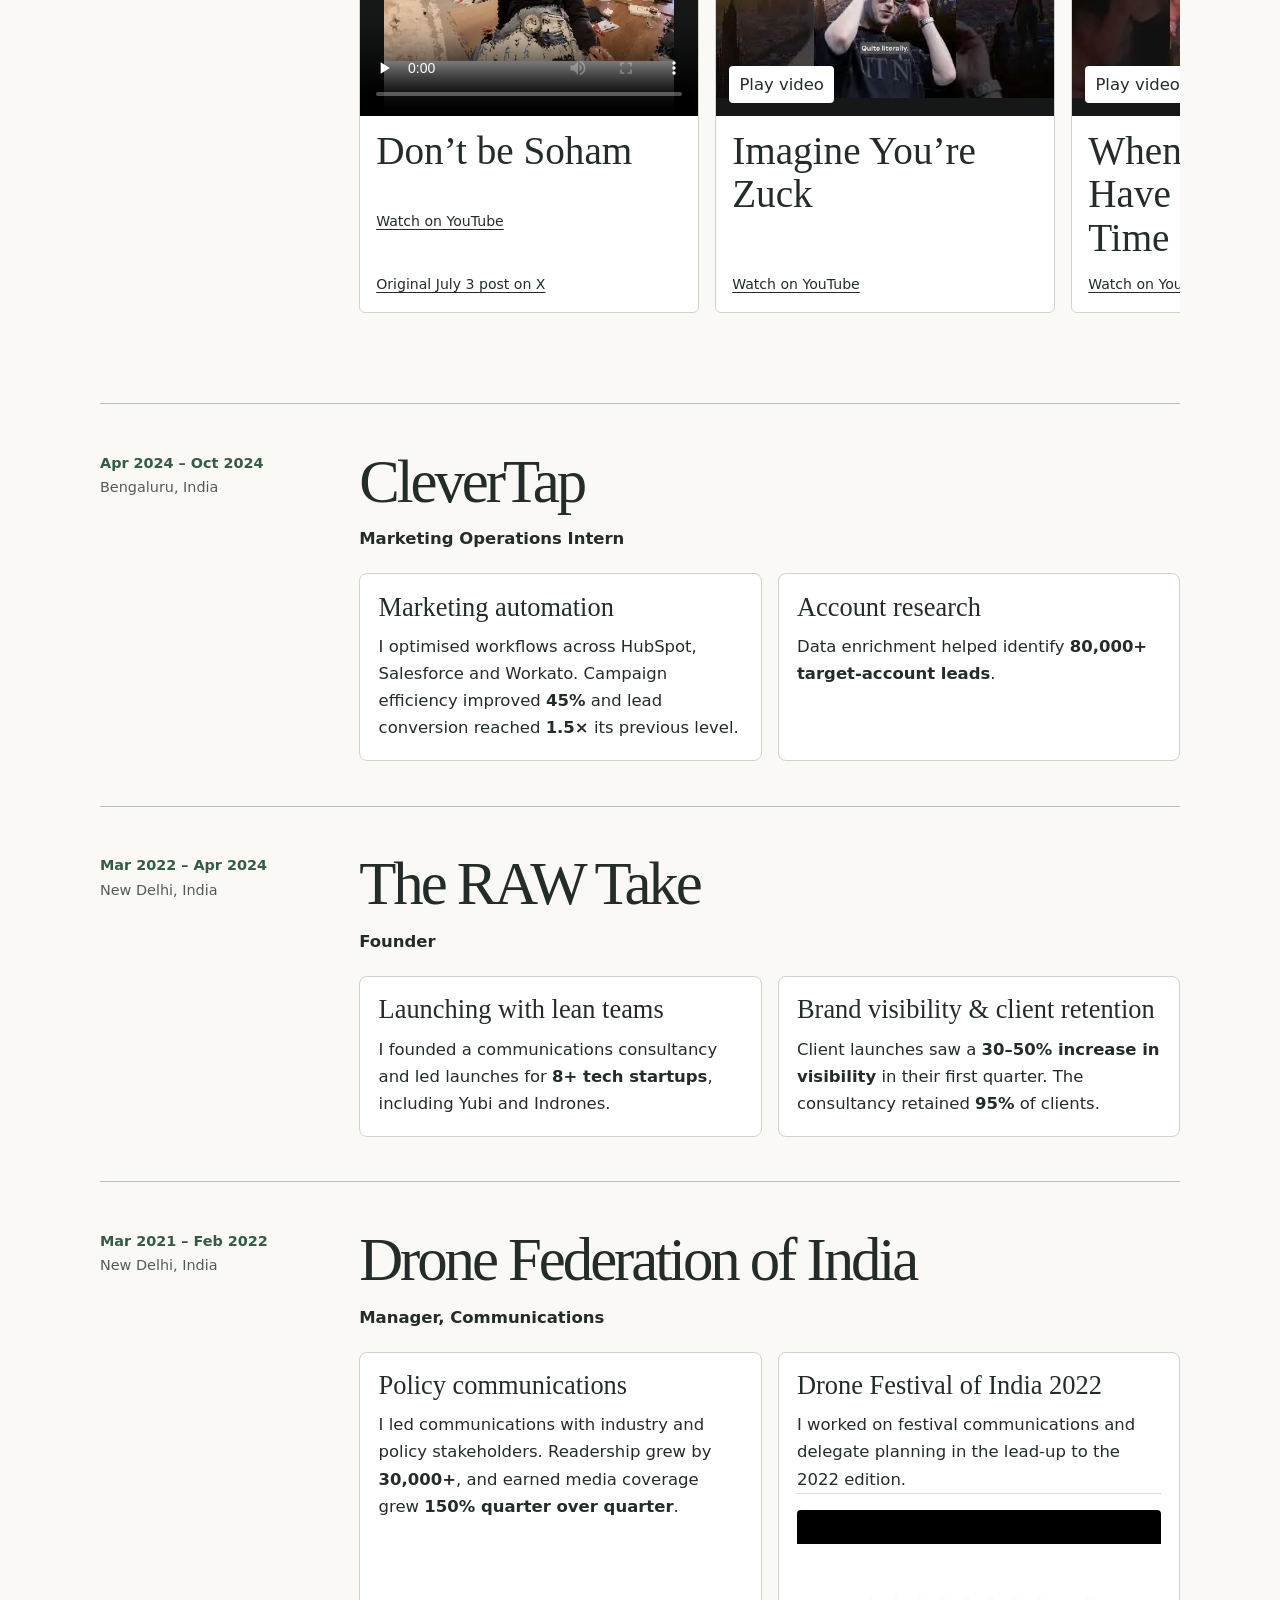
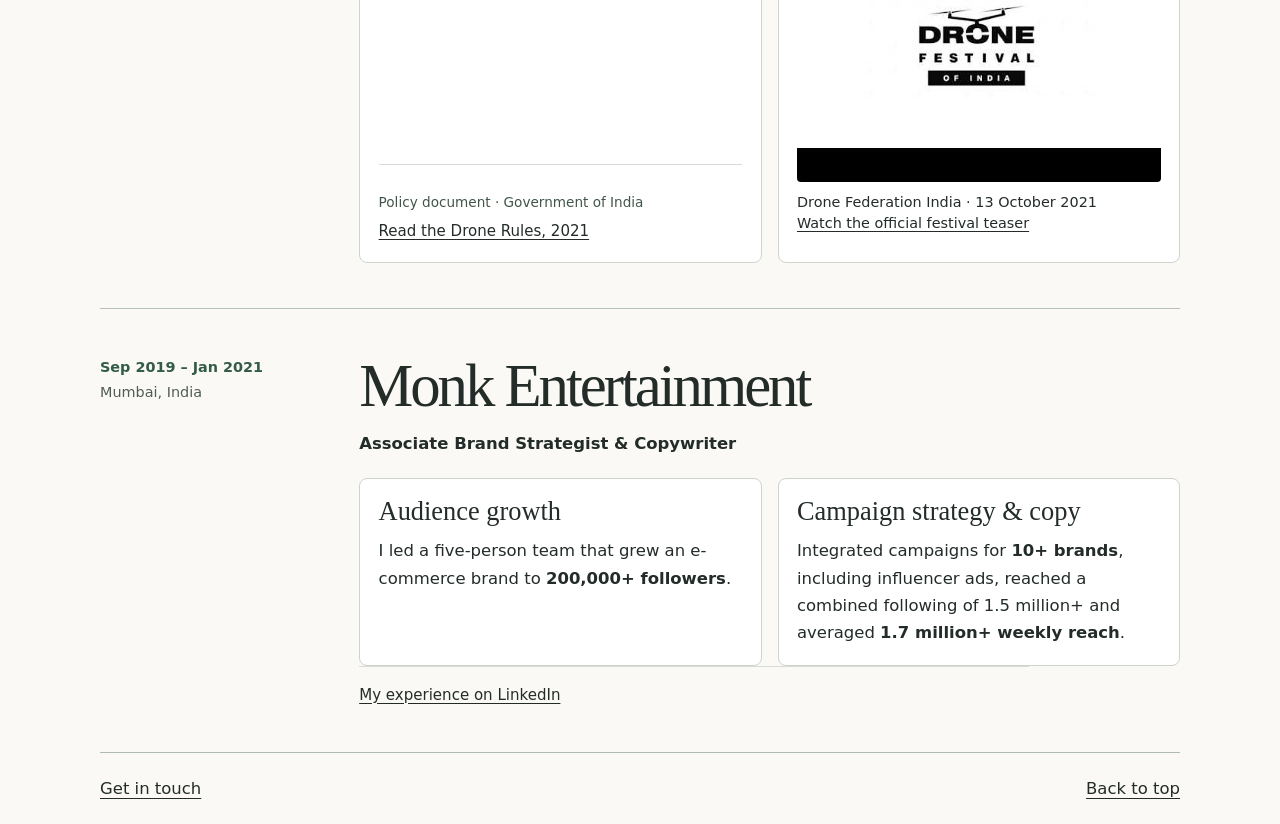
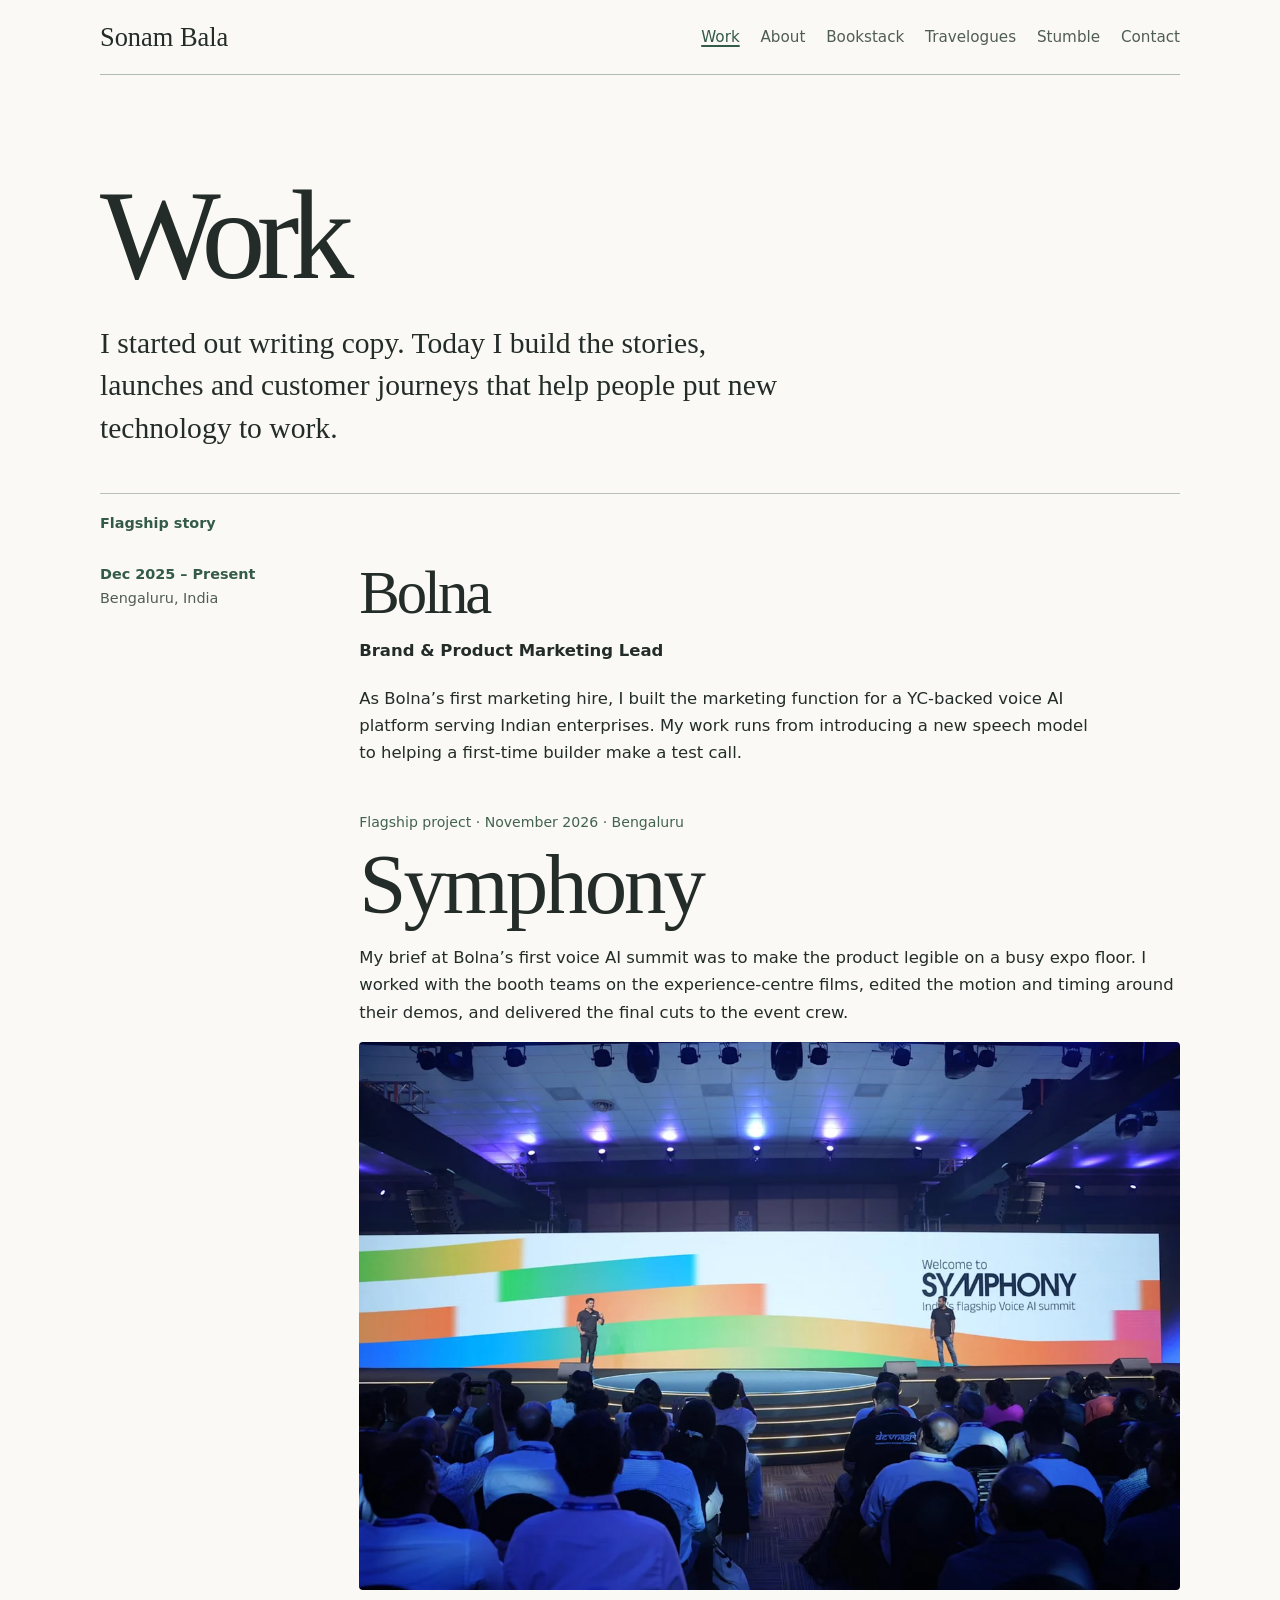
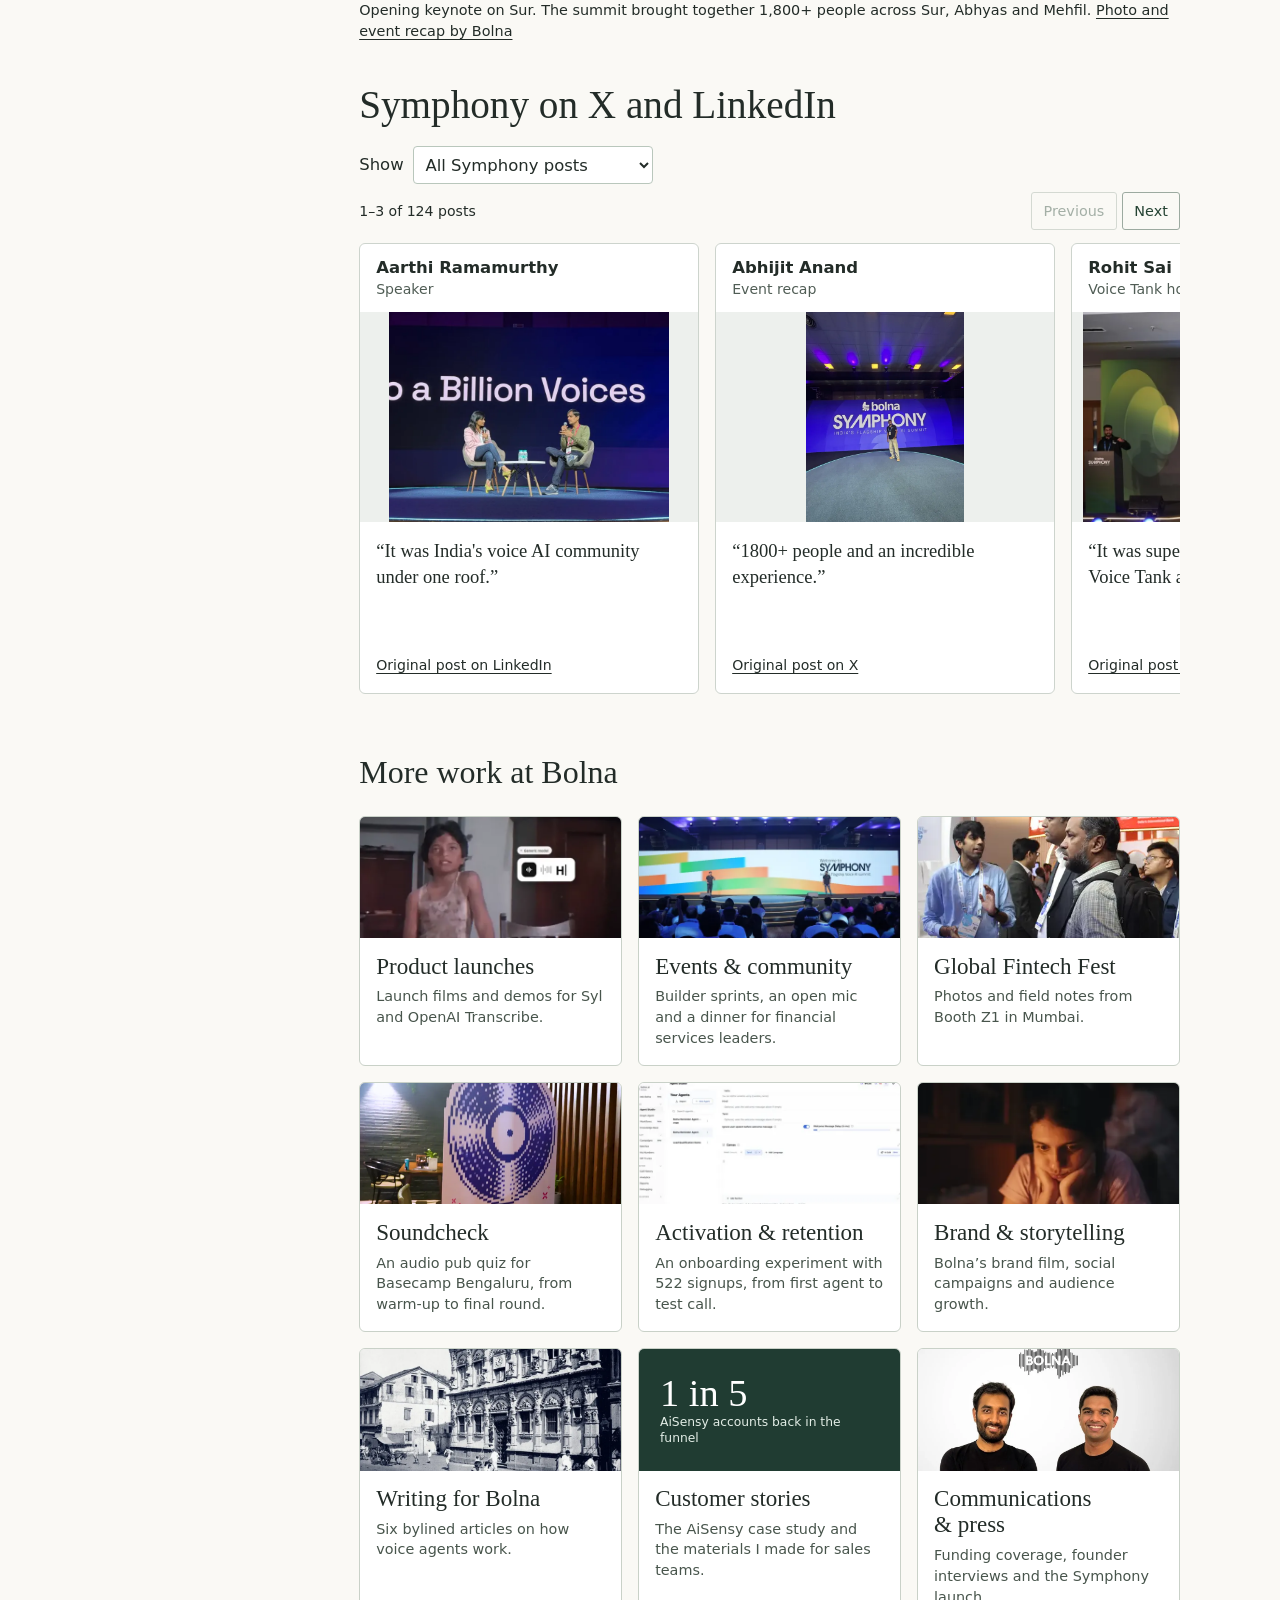
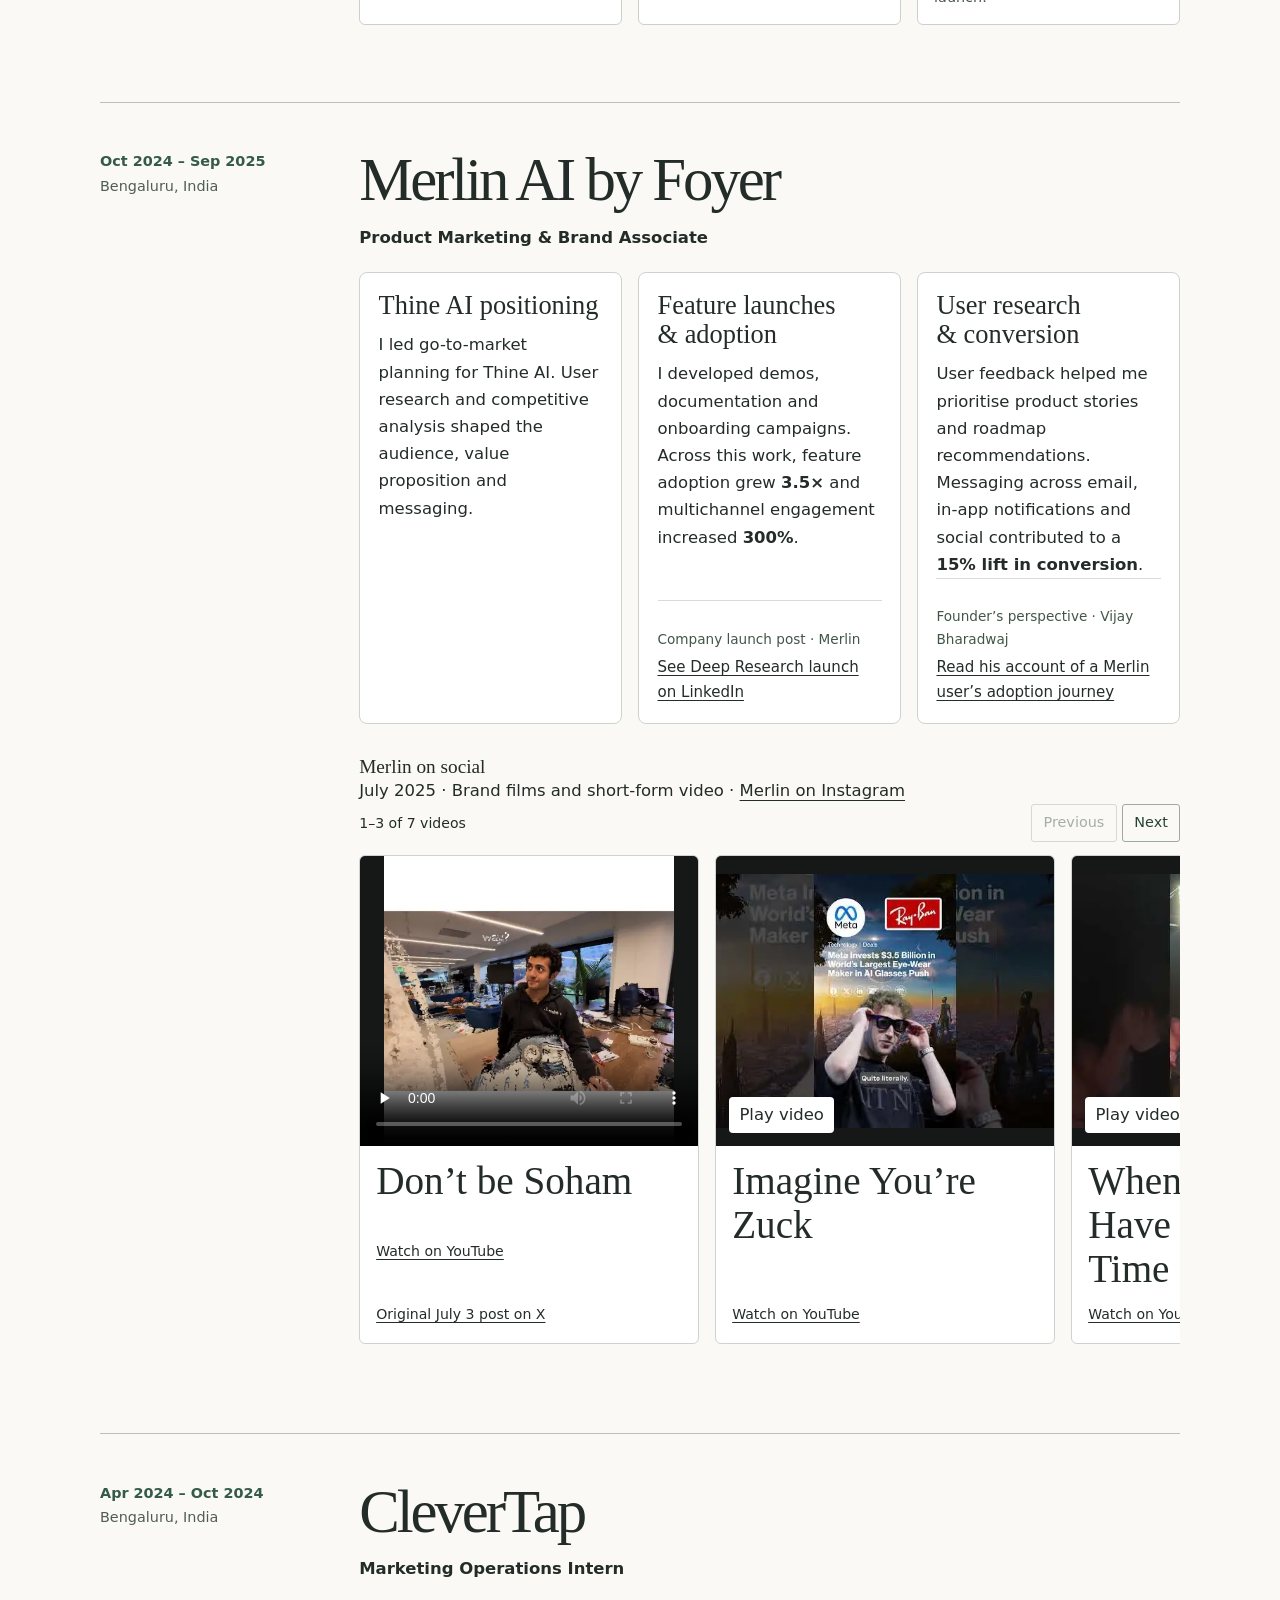
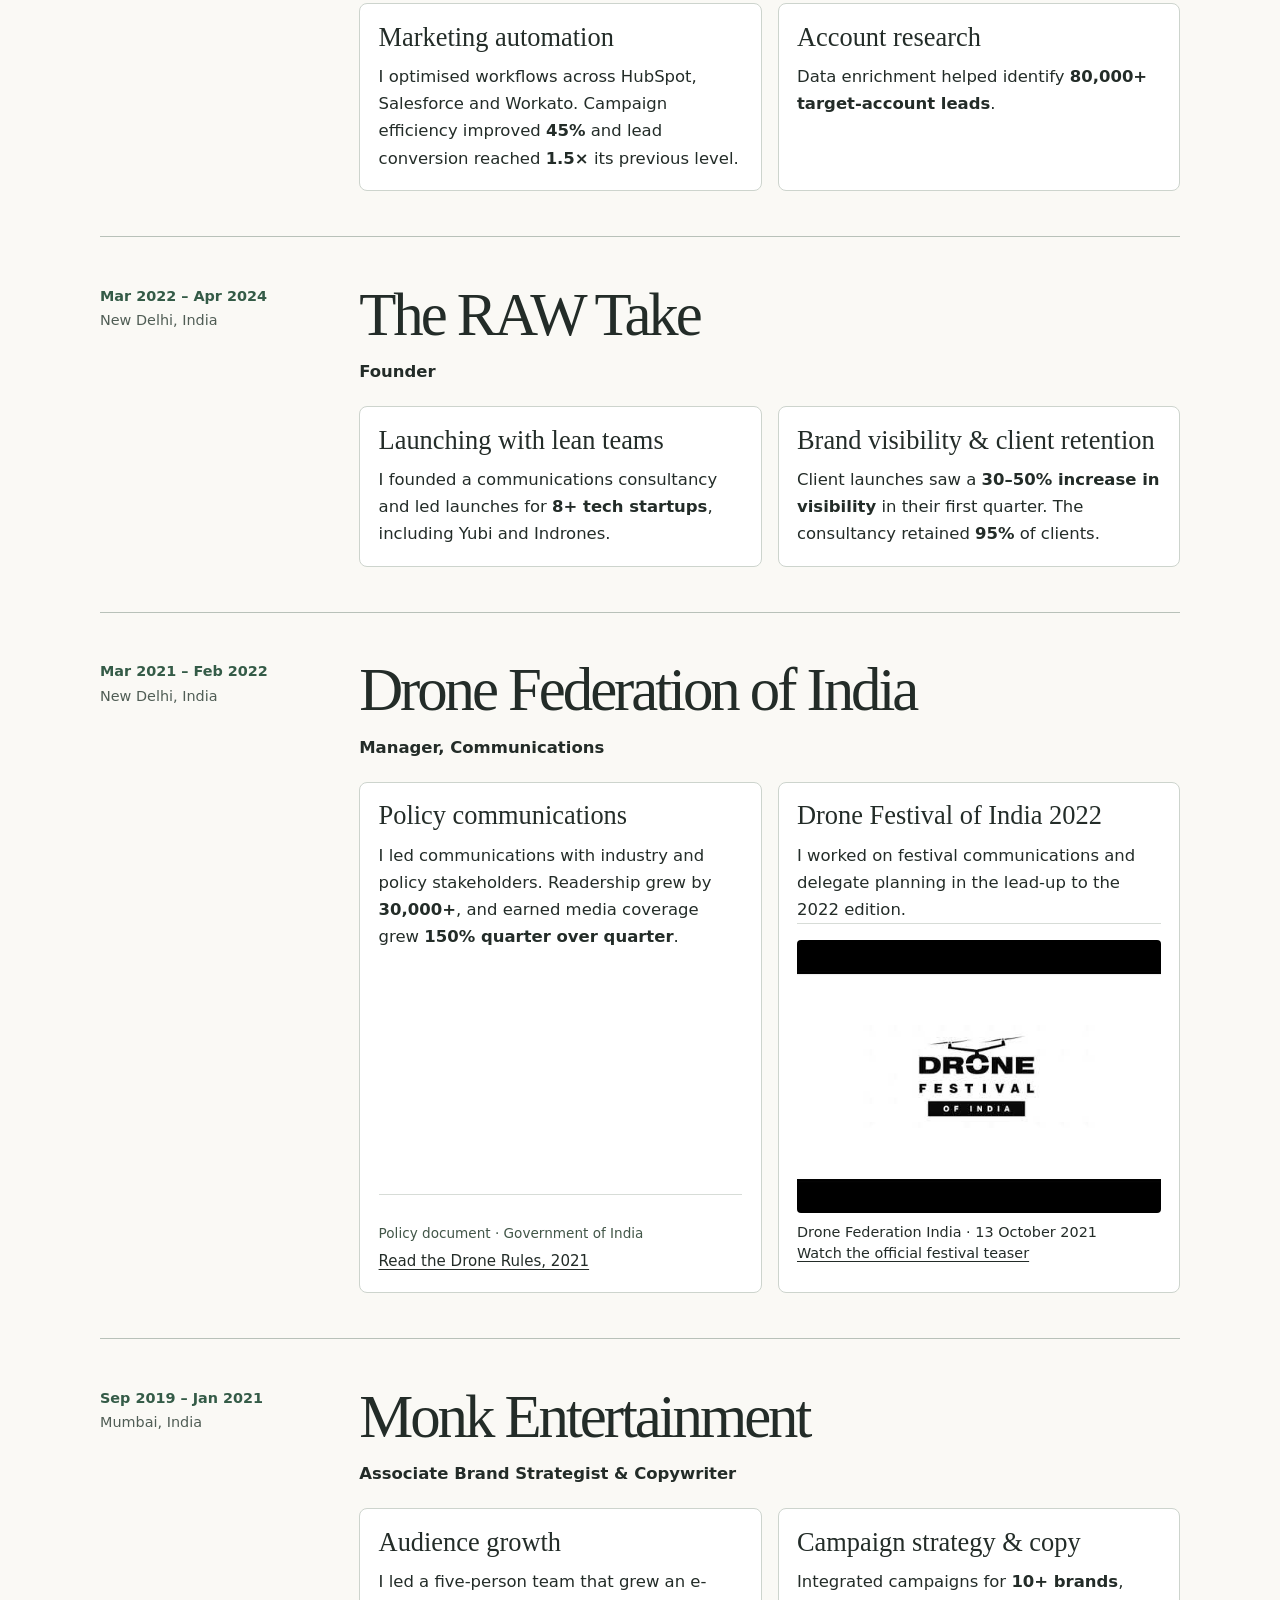
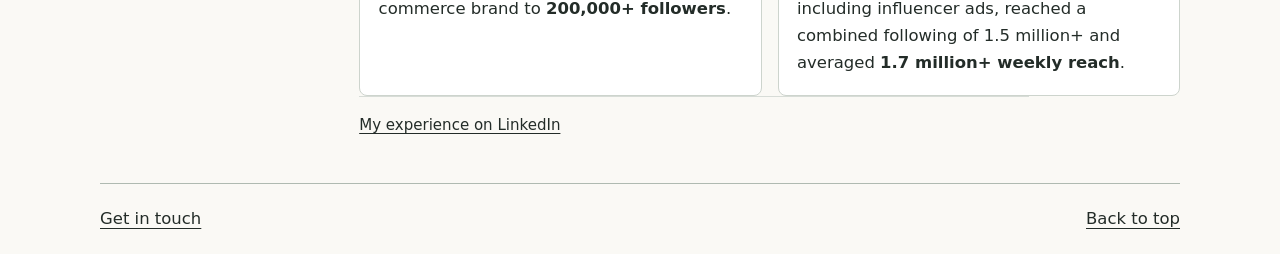
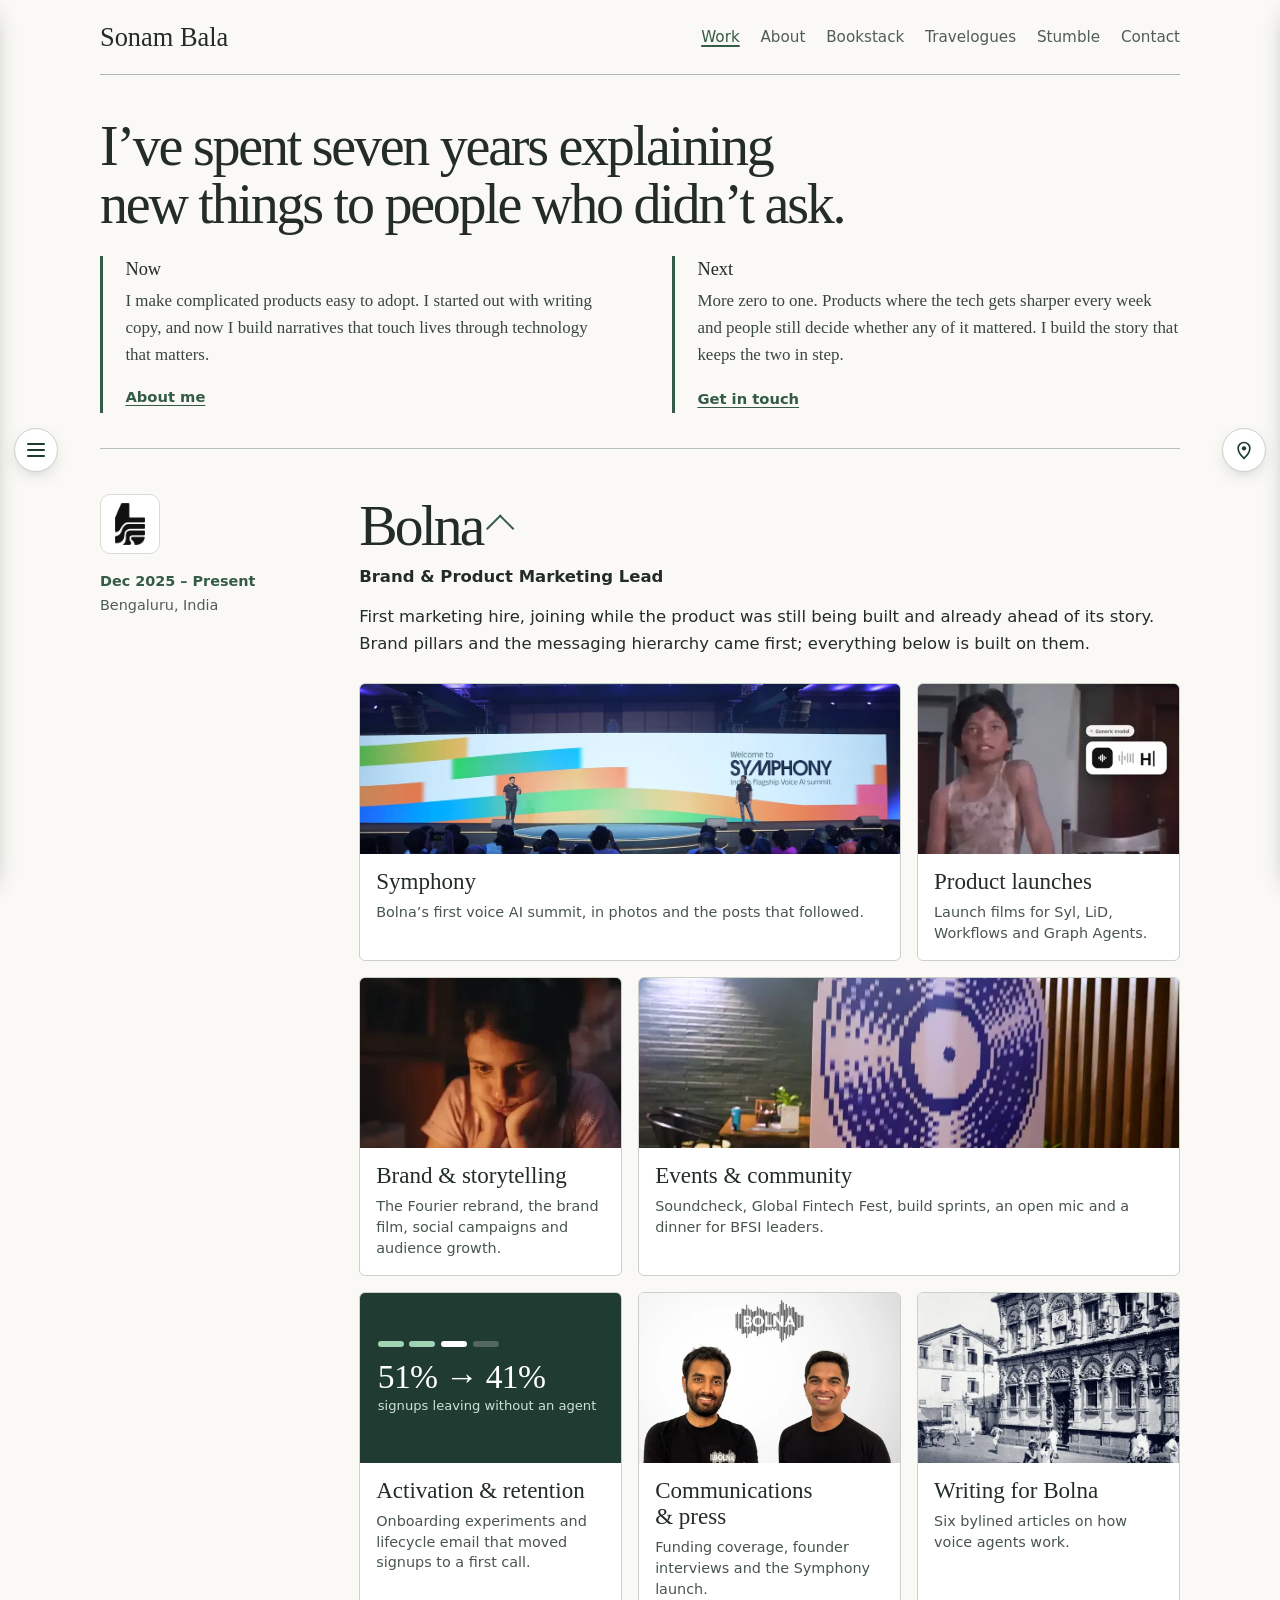
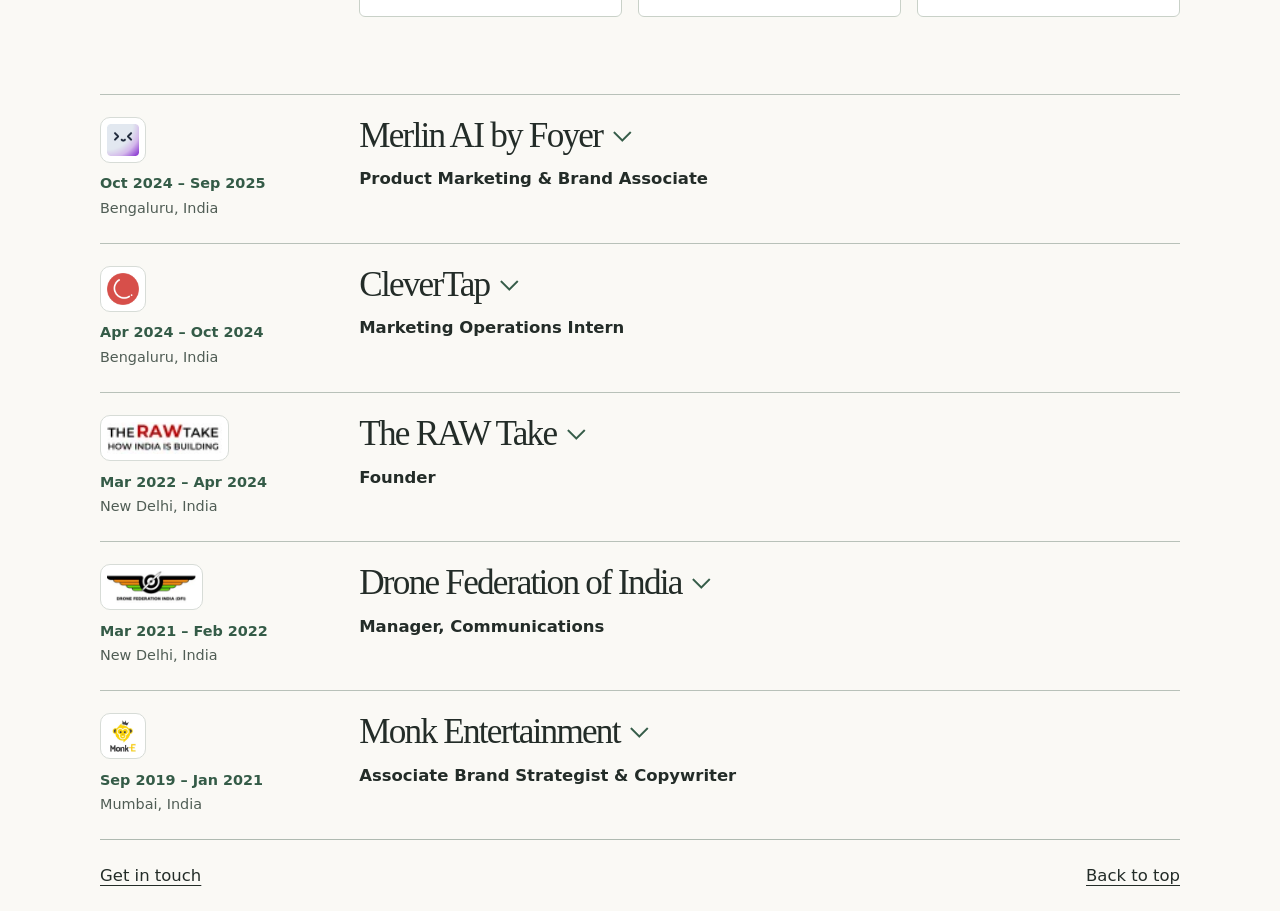
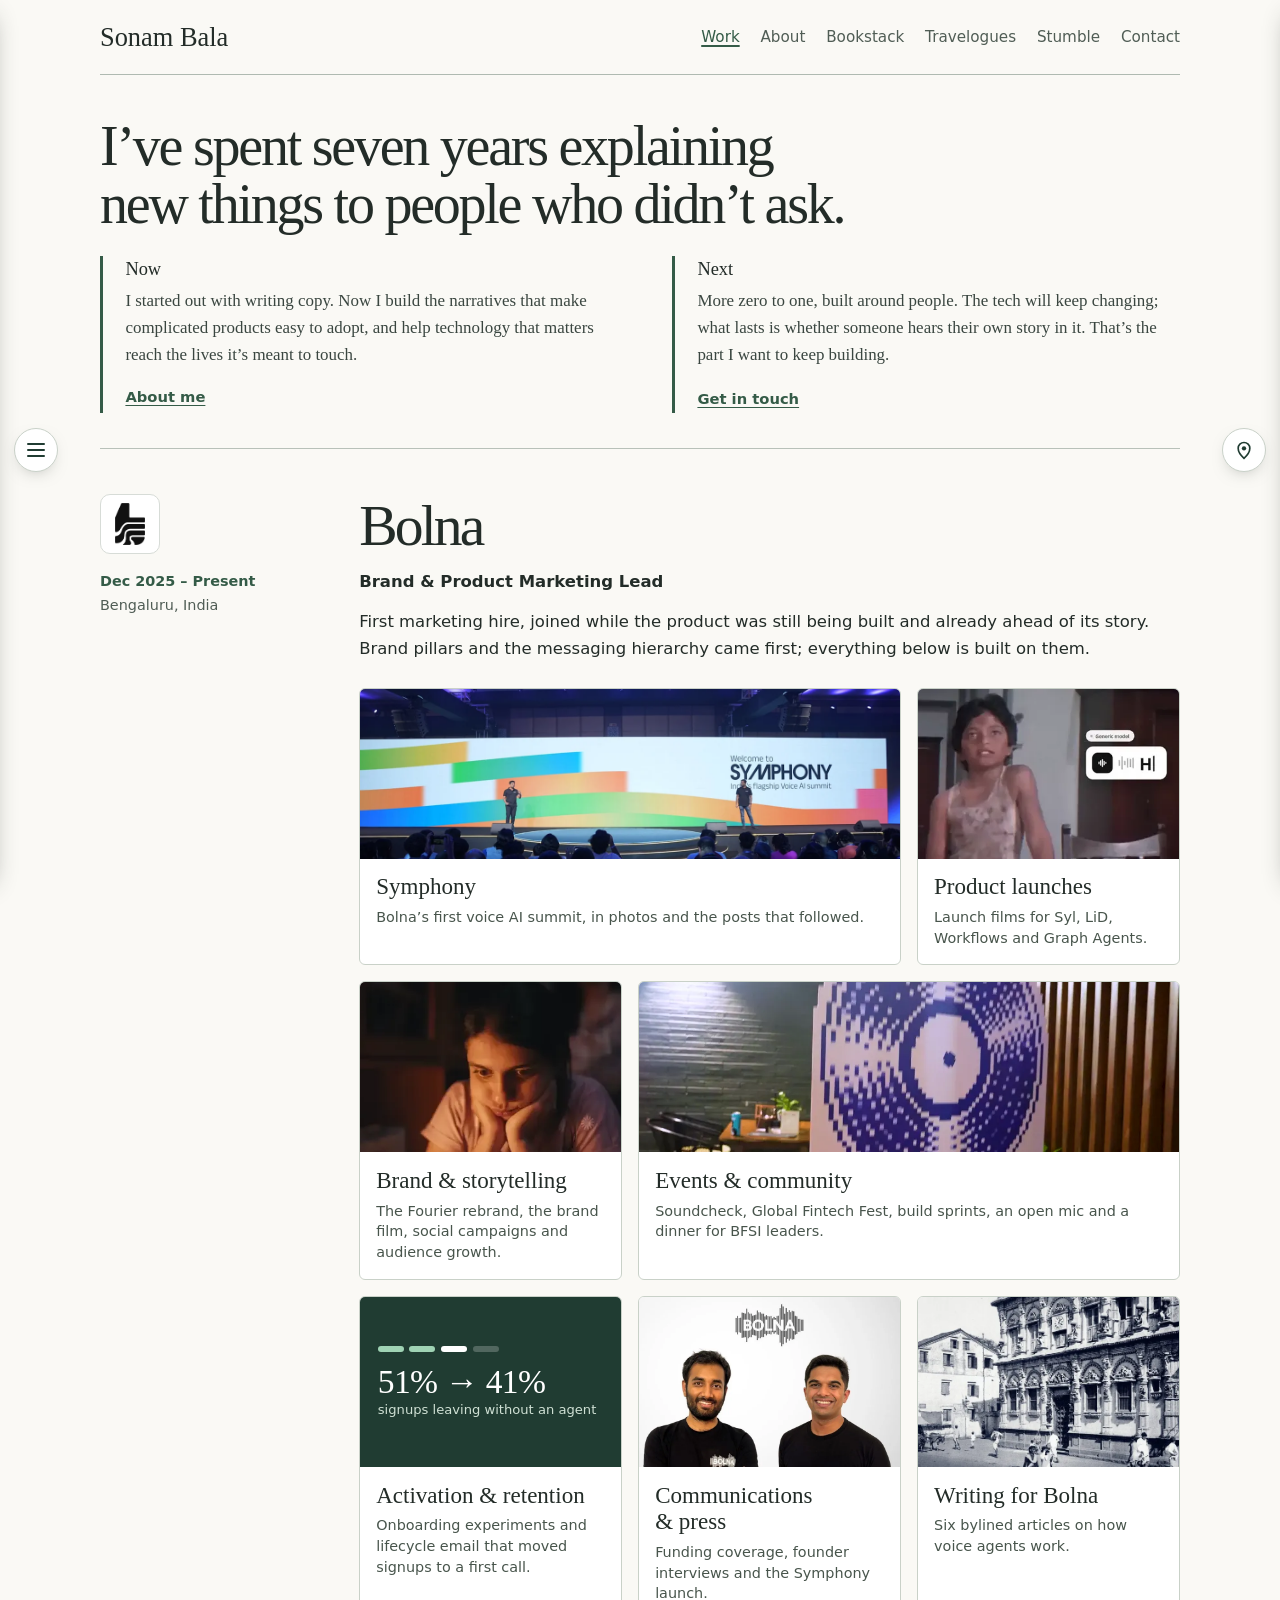
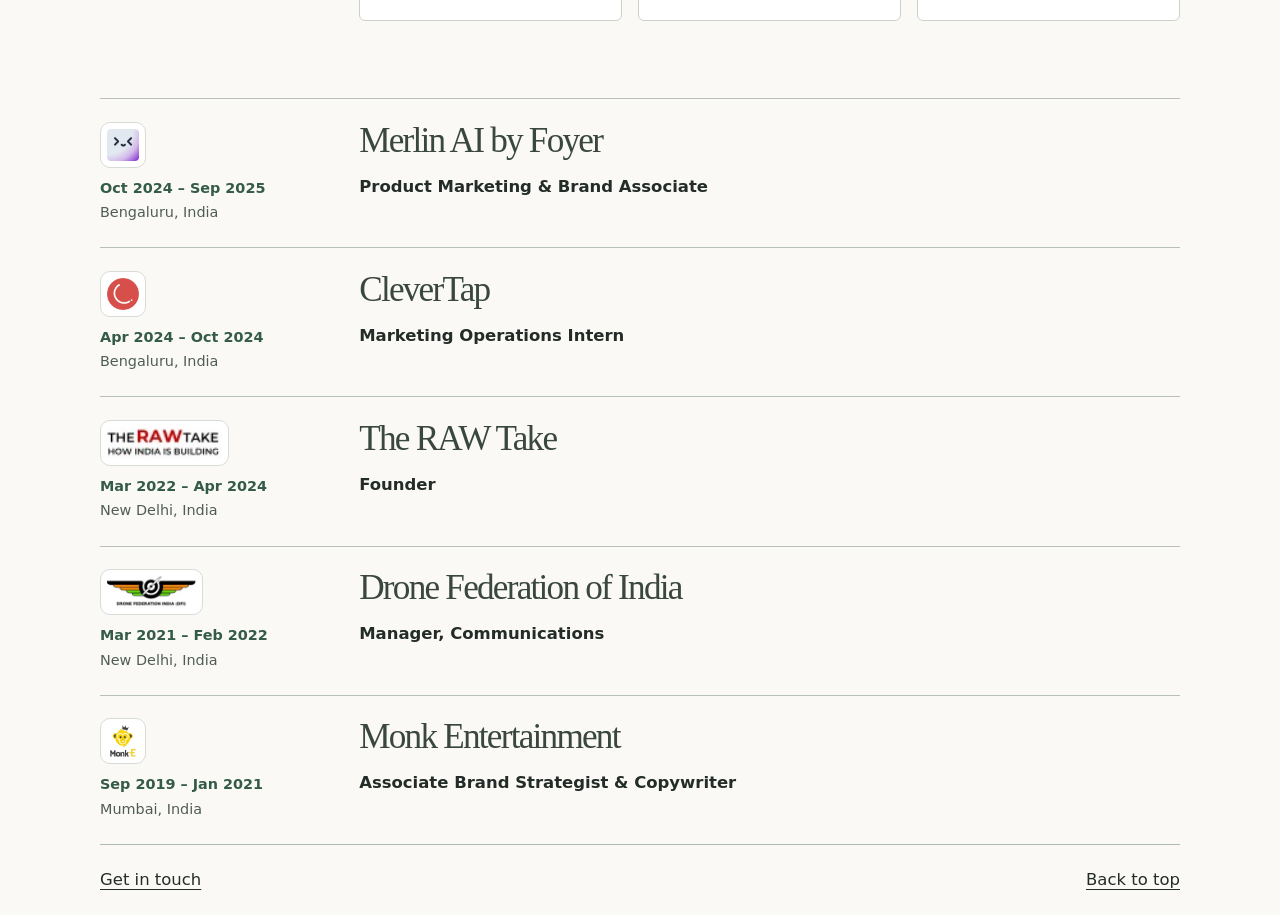
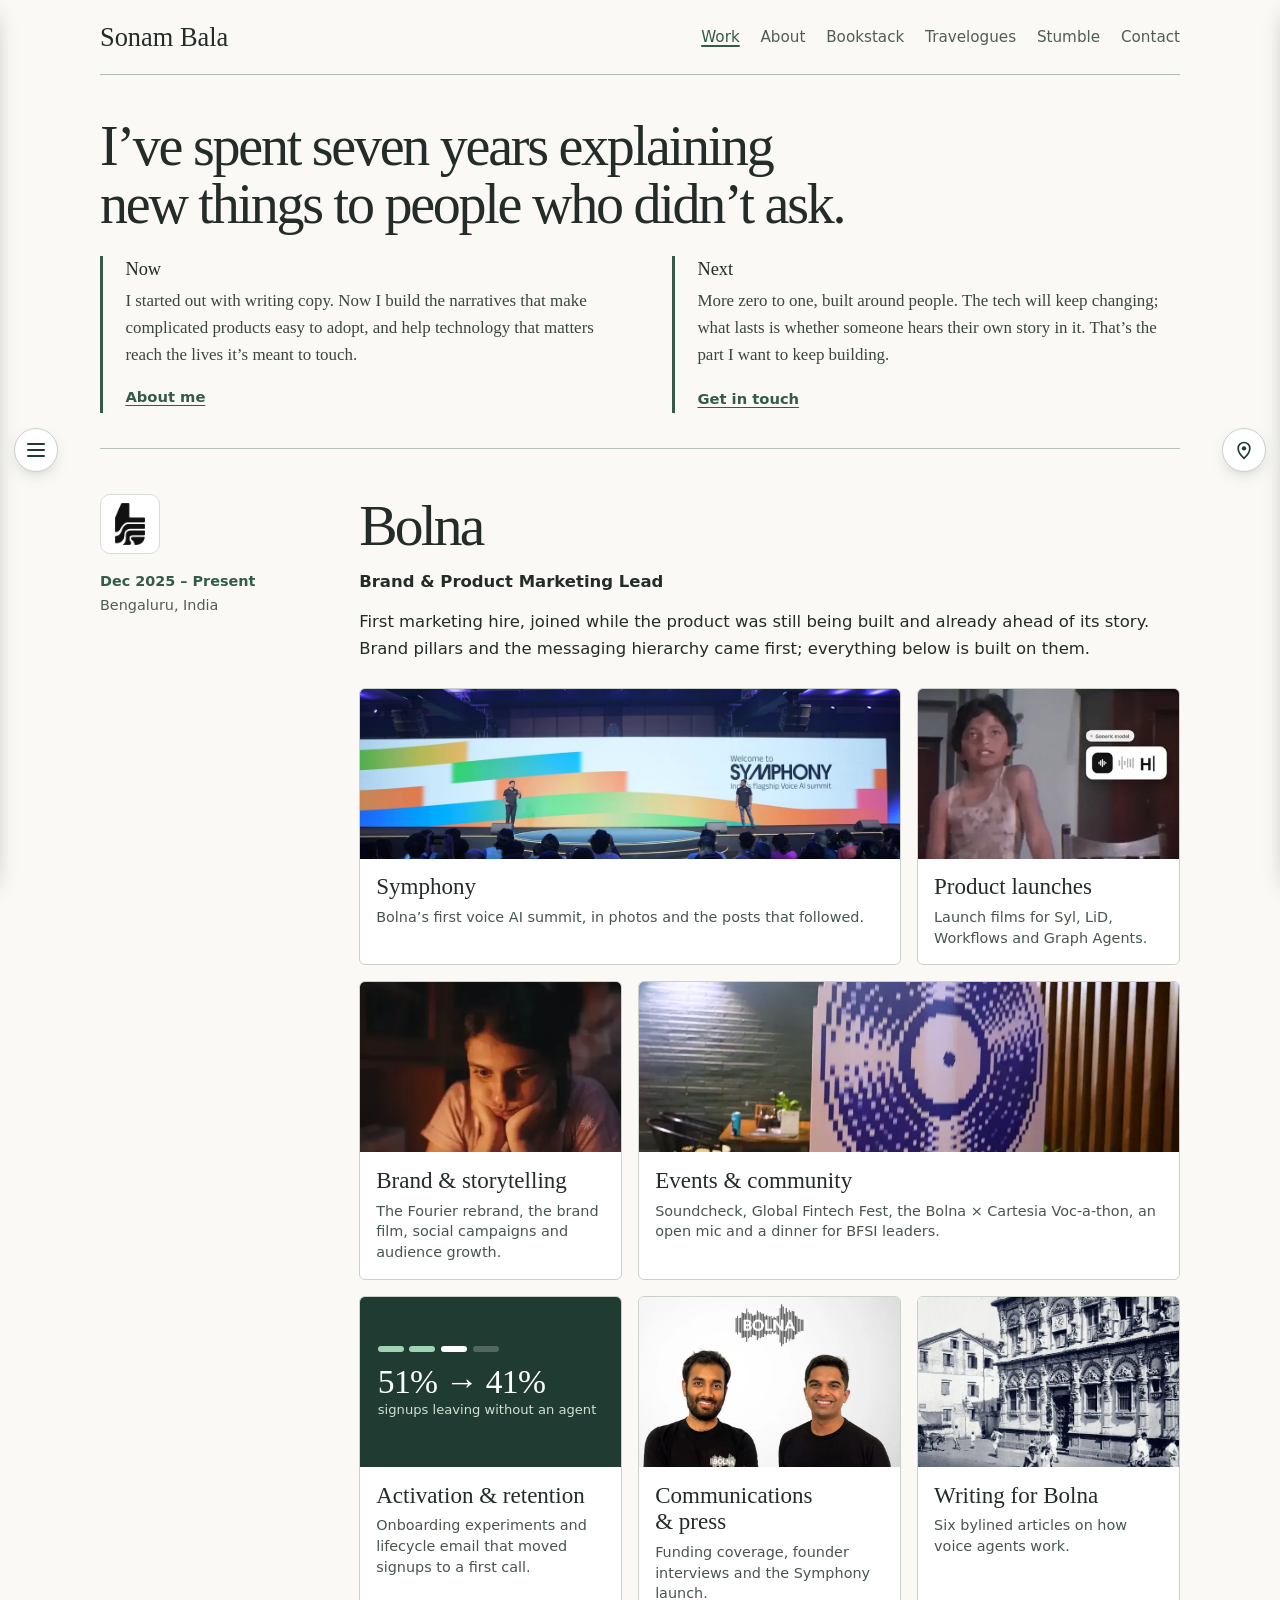
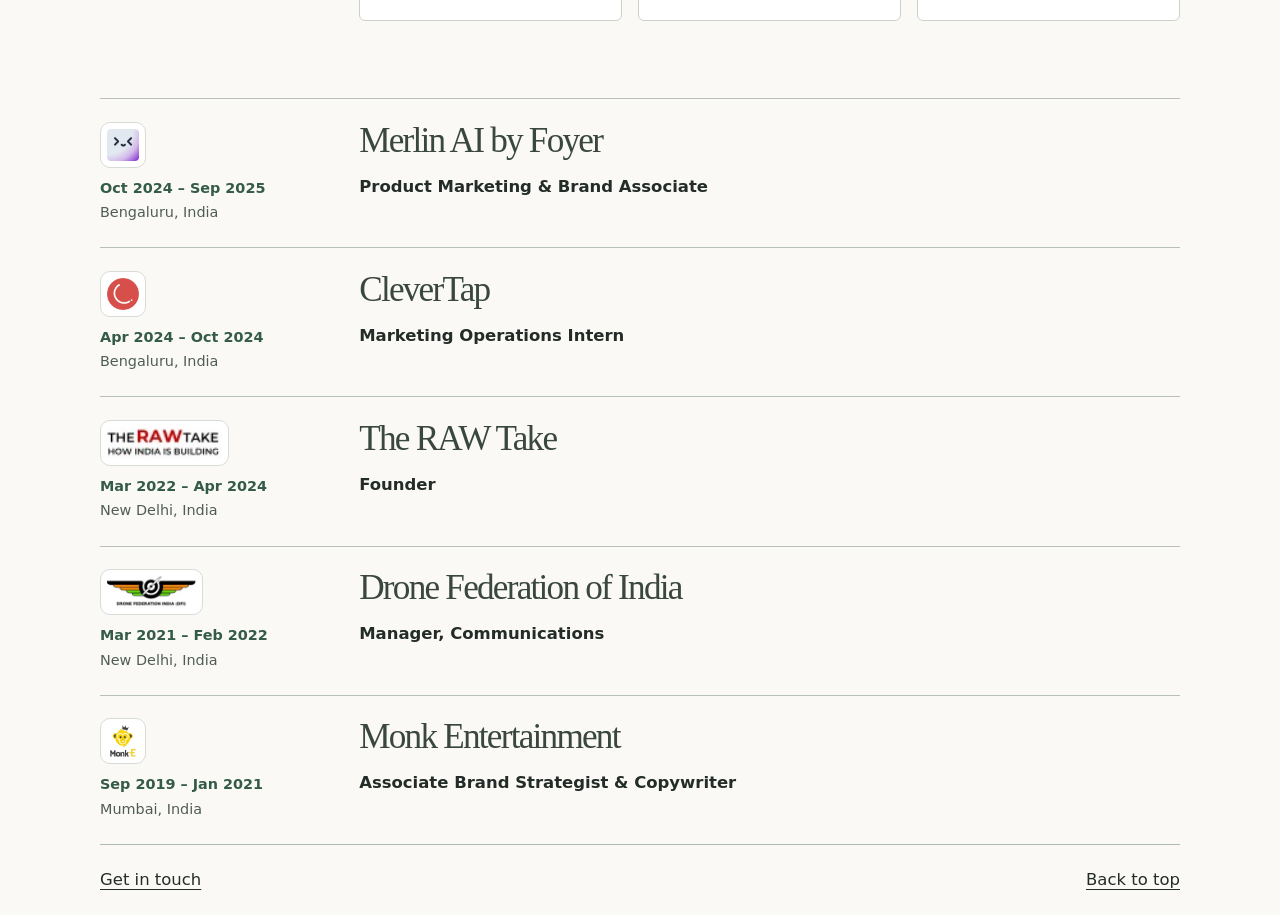
